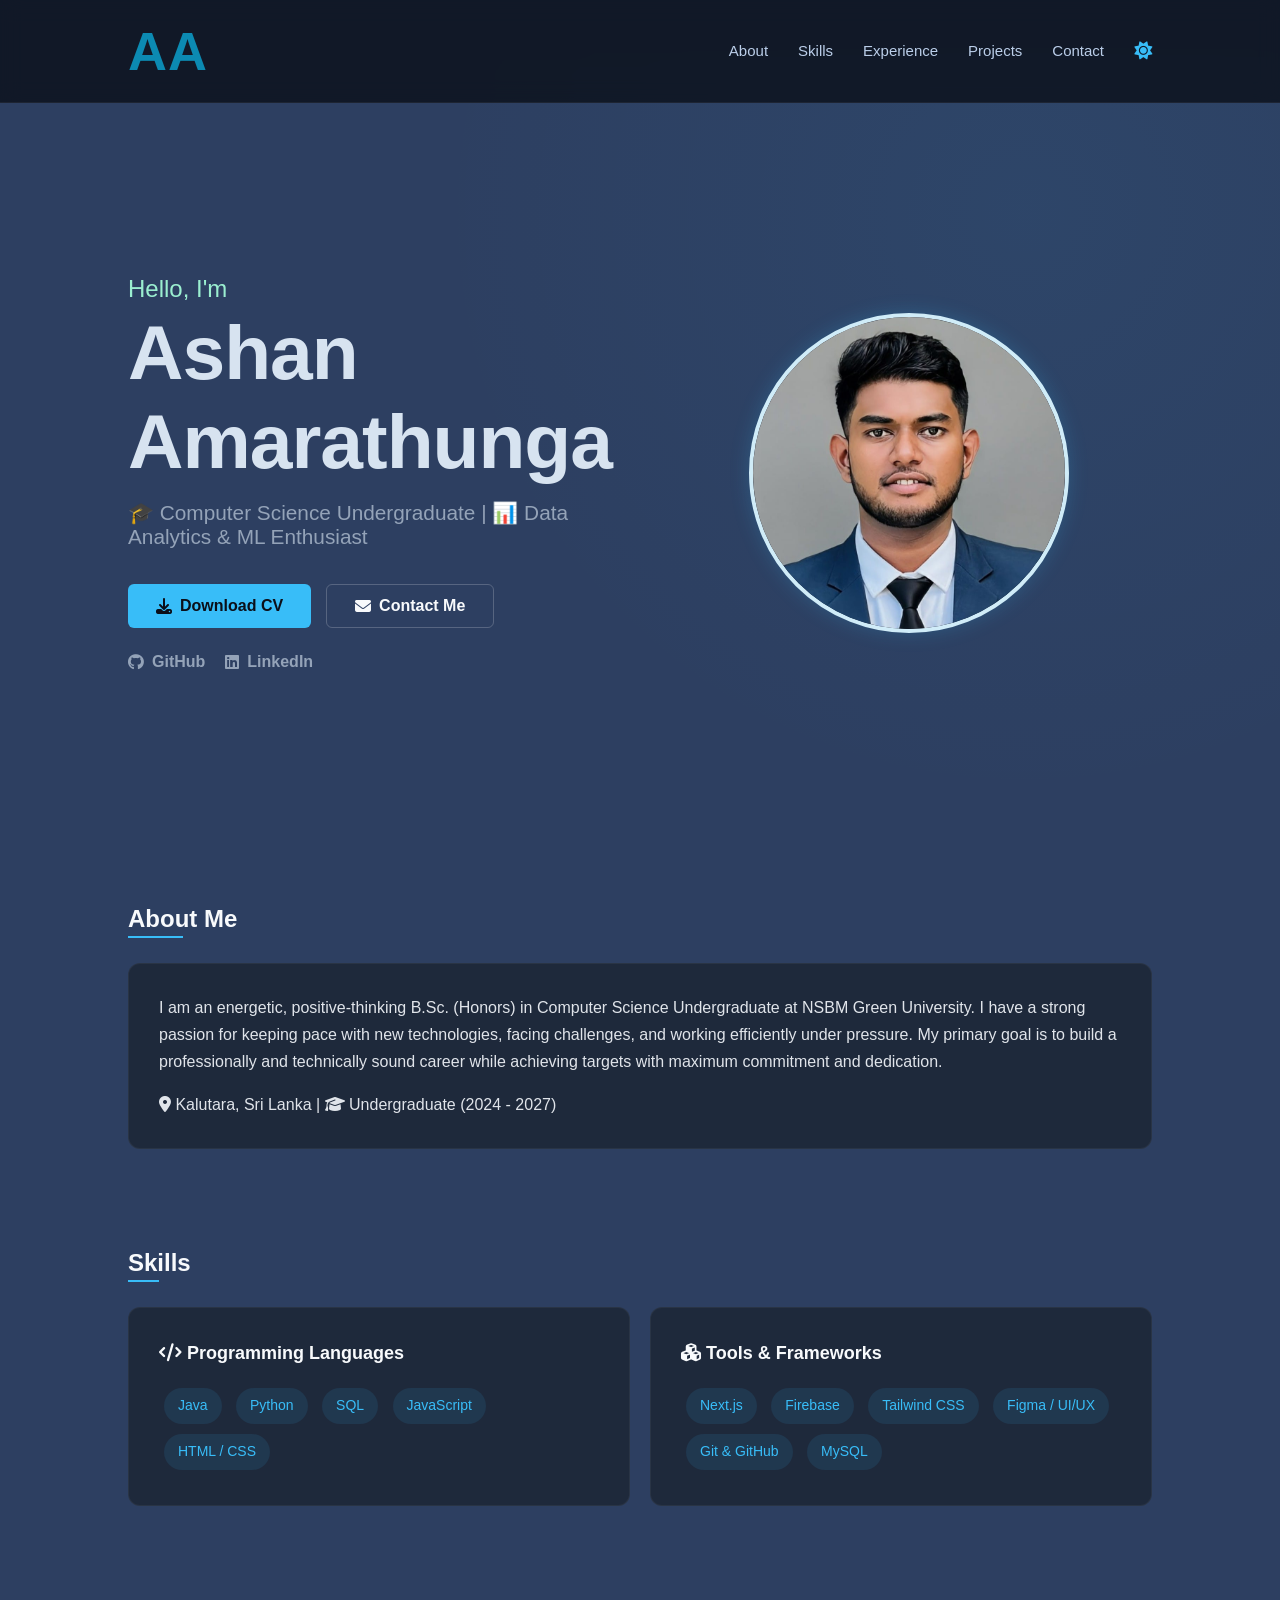
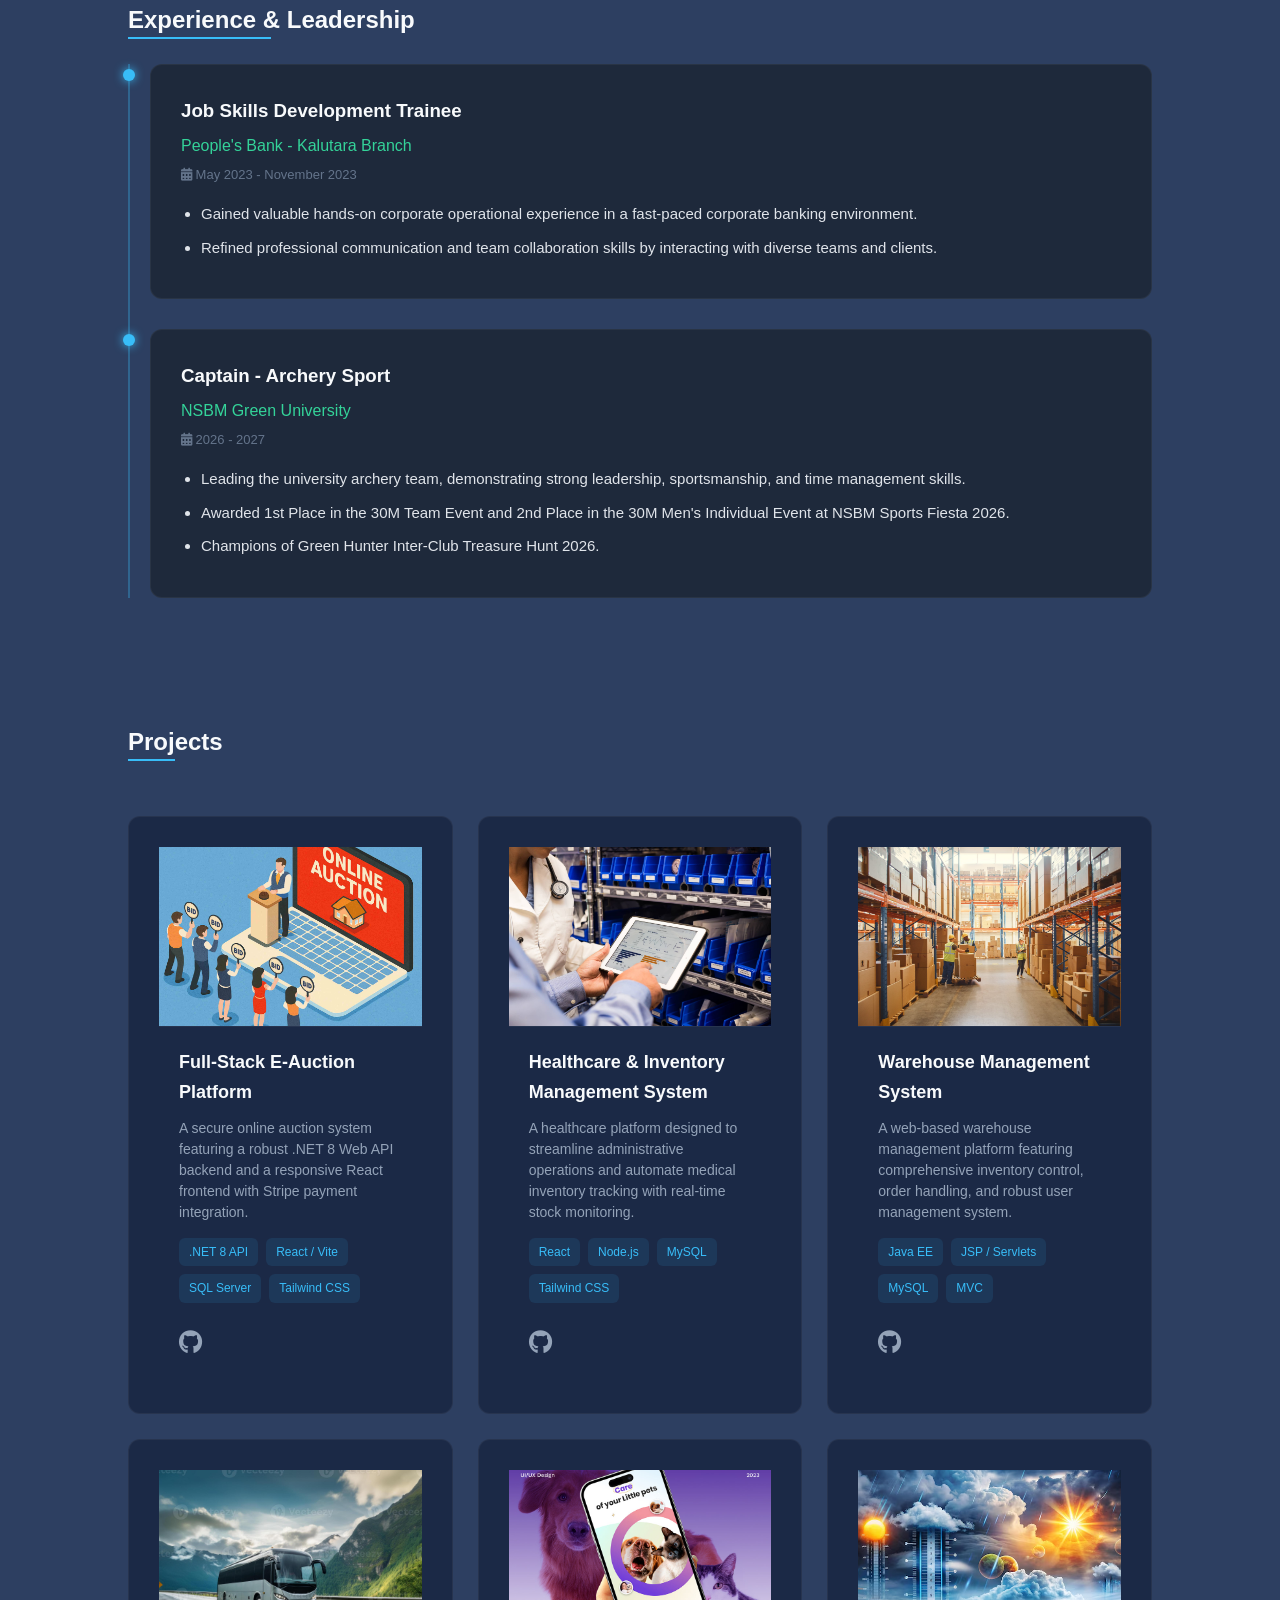
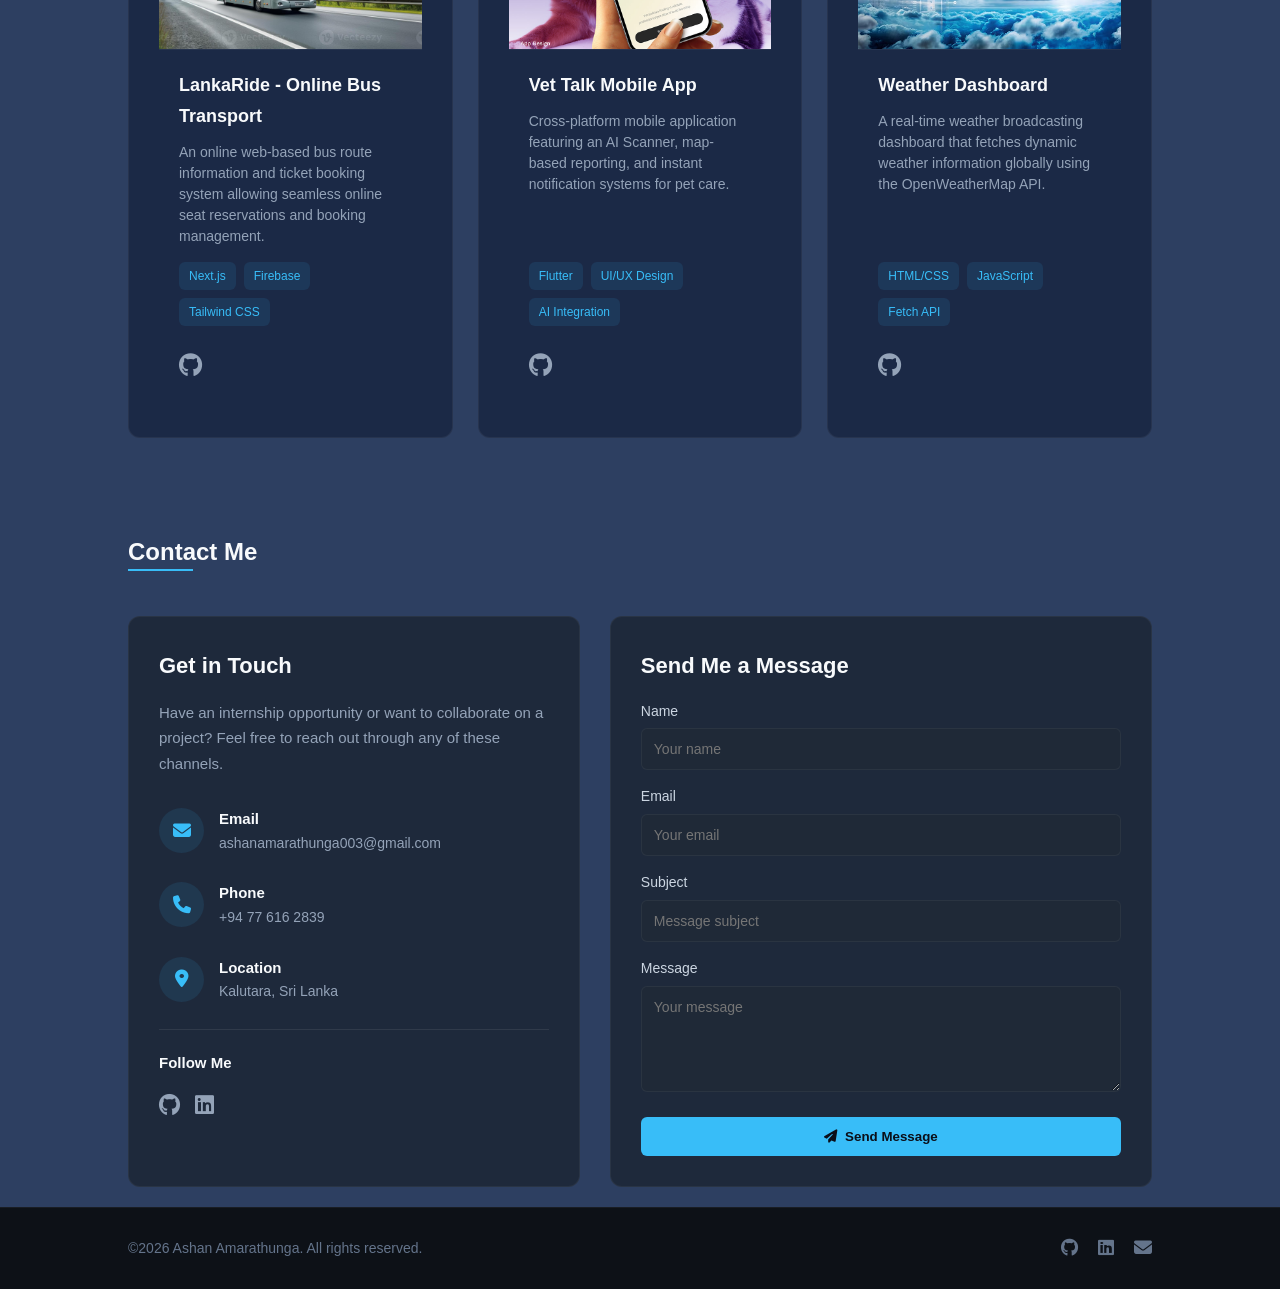
==== index.html @ 38b16b0f "Initial commit - Portfolio Completed" ====
<!DOCTYPE html>
<html lang="en">
<head>
    <meta charset="UTF-8">
    <meta name="viewport" content="width=device-width, initial-scale=1.0">
    <title>Ashan Amarathunga | Portfolio</title>
    <link rel="stylesheet" href="style.css">
    <!-- FontAwesome for Professional UI Icons -->
    <link rel="stylesheet" href="https://cdnjs.cloudflare.com/ajax/libs/font-awesome/6.4.0/css/all.min.css">
</head>
<body>

    <!-- Navigation Bar -->
    <nav class="navbar">
        <div class="logo">AA</div>
        <ul class="nav-links">
            <li><a href="#about">About</a></li>
            <li><a href="#skills">Skills</a></li>
            <li><a href="#experience">Experience</a></li>
            <li><a href="#projects">Projects</a></li>
            <li><a href="#contact">Contact</a></li>
            <!-- Theme Toggle Button (Sun/Moon Icon) -->
            <li><button id="theme-toggle" class="theme-btn"><i class="fa-solid fa-sun"></i></button></li>
        </ul>
    </nav>

    <!-- Hero Section -->
    <header class="hero">
        <div class="hero-container">
            <div class="hero-text">
                <h5>Hello, I'm</h5>
                <h1>Ashan Amarathunga</h1>
                <p class="subtitle">🎓 Computer Science Undergraduate | 📊 Data Analytics & ML Enthusiast</p>
                <div class="cta-group">
                    <!-- Direct Google Drive PDF Download Link -->
                    <a href="https://drive.google.com/uc?export=download&id=1DIs44NthyWC9dIKVcBrf1rajUnHEDs0p" class="btn btn-primary"><i class="fa-solid fa-download"></i> Download CV</a>
                    <!-- Scroll to Contact Form Link -->
                    <a href="#contact" class="btn btn-secondary"><i class="fa-solid fa-envelope"></i> Contact Me</a>
                </div>
                <div class="social-icons">
                    <a href="https://github.com/ANAmarathunga" target="_blank"><i class="fa-brands fa-github"></i> GitHub</a>
                    <!-- Replace 'YOUR_LINKEDIN_URL' with your actual LinkedIn profile link -->
                    <a href="https://www.linkedin.com/in/ashan-amarathunga-0b4b4036a/" target="_blank" class="linkedin-link"><i class="fa-brands fa-linkedin"></i> LinkedIn</a>
                </div>
            </div>
            
            <!-- Hero Profile Image Frame -->
            <div class="hero-image-area">
                <div class="profile-circle">
                    <img src="profile.jpg" alt="Ashan Amarathunga">
                </div>
            </div>
        </div>
    </header>

    <!-- About Me Section -->
    <section id="about" class="section">
        <h2 class="section-title">About Me</h2>
        <div class="card">
            <p>I am an energetic, positive-thinking B.Sc. (Honors) in Computer Science Undergraduate at NSBM Green University. I have a strong passion for keeping pace with new technologies, facing challenges, and working efficiently under pressure. My primary goal is to build a professionally and technically sound career while achieving targets with maximum commitment and dedication.</p>
            <p style="margin-top: 15px;"><i class="fa-solid fa-location-dot"></i> Kalutara, Sri Lanka | <i class="fa-solid fa-graduation-cap"></i> Undergraduate (2024 - 2027)</p>
        </div>
    </section>

    <!-- Skills Section -->
    <section id="skills" class="section">
        <h2 class="section-title">Skills</h2>
        <div class="skills-grid">
            <div class="card">
                <h3><i class="fa-solid fa-code"></i> Programming Languages</h3>
                <div class="skill-tag">Java</div>
                <div class="skill-tag">Python</div>
                <div class="skill-tag">SQL</div>
                <div class="skill-tag">JavaScript</div>
                <div class="skill-tag">HTML / CSS</div>
            </div>
            <div class="card">
                <h3><i class="fa-solid fa-cubes"></i> Tools & Frameworks</h3>
                <div class="skill-tag">Next.js</div>
                <div class="skill-tag">Firebase</div>
                <div class="skill-tag">Tailwind CSS</div>
                <div class="skill-tag">Figma / UI/UX</div>
                <div class="skill-tag">Git & GitHub</div>
                <div class="skill-tag">MySQL</div>
            </div>
        </div>
    </section>

    <!-- Work Experience & Leadership Section -->
    <section id="experience" class="section">
        <h2 class="section-title">Experience & Leadership</h2>
        <div class="timeline">
            
            <!-- People's Bank Training -->
            <div class="timeline-item">
                <div class="timeline-dot"></div>
                <div class="card timeline-card">
                    <h3>Job Skills Development Trainee</h3>
                    <h4>People's Bank - Kalutara Branch</h4>
                    <span class="timeline-date"><i class="fa-solid fa-calendar-days"></i> May 2023 - November 2023</span>
                    <ul>
                        <li>Gained valuable hands-on corporate operational experience in a fast-paced corporate banking environment.</li>
                        <li>Refined professional communication and team collaboration skills by interacting with diverse teams and clients.</li>
                    </ul>
                </div>
            </div>

            <!-- University Archery Captaincy -->
            <div class="timeline-item">
                <div class="timeline-dot"></div>
                <div class="card timeline-card">
                    <h3>Captain - Archery Sport</h3>
                    <h4>NSBM Green University</h4>
                    <span class="timeline-date"><i class="fa-solid fa-calendar-days"></i> 2026 - 2027</span>
                    <ul>
                        <li>Leading the university archery team, demonstrating strong leadership, sportsmanship, and time management skills.</li>
                        <li>Awarded 1st Place in the 30M Team Event and 2nd Place in the 30M Men's Individual Event at NSBM Sports Fiesta 2026.</li>
                        <li>Champions of Green Hunter Inter-Club Treasure Hunt 2026.</li>
                    </ul>
                </div>
            </div>

        </div>
    </section>

<!-- Projects Section -->
    <section id="projects" class="section">
        <h2 class="section-title">Projects</h2>
        <div class="projects-grid">
            
            <!-- 🚀 PROJECT 1: Full-Stack E-Auction Platform -->
            <div class="project-card card">
                <div class="project-image-container">
                    <img src="online-auction.jpg" alt="E-Auction Platform" class="project-img">
                </div>
                <div class="project-info">
                    <h3>Full-Stack E-Auction Platform</h3>
                    <p>A secure online auction system featuring a robust .NET 8 Web API backend and a responsive React frontend with Stripe payment integration.</p>
                    <div class="project-tags">
                        <span>.NET 8 API</span>
                        <span>React / Vite</span>
                        <span>SQL Server</span>
                        <span>Tailwind CSS</span>
                    </div>
                    <div class="project-footer-link">
                        <a href="https://github.com/ANAmarathunga/auction.git" target="_blank" class="github-icon-link" title="View Code">
                            <i class="fa-brands fa-github"></i>
                        </a>
                    </div>
                </div>
            </div>

            <!-- 🚀 PROJECT 2: Healthcare & Inventory Management System -->
            <div class="project-card card">
                <div class="project-image-container">
                    <img src="Healthcare & Inventry MS.jpg" alt="Healthcare System" class="project-img">
                </div>
                <div class="project-info">
                    <h3>Healthcare & Inventory Management System</h3>
                    <p>A healthcare platform designed to streamline administrative operations and automate medical inventory tracking with real-time stock monitoring.</p>
                    <div class="project-tags">
                        <span>React</span>
                        <span>Node.js</span>
                        <span>MySQL</span>
                        <span>Tailwind CSS</span>
                    </div>
                    <div class="project-footer-link">
                        <a href="https://github.com/ANAmarathunga/Healthcare-Inventory-Management-System.git" target="_blank" class="github-icon-link" title="View Code">
                            <i class="fa-brands fa-github"></i>
                        </a>
                    </div>
                </div>
            </div>

            <!-- 🚀 PROJECT 3: Warehouse Management System -->
            <div class="project-card card">
                <div class="project-image-container">
                    <img src="Wearhouse MS.jpg" alt="Warehouse System" class="project-img">
                </div>
                <div class="project-info">
                    <h3>Warehouse Management System</h3>
                    <p>A web-based warehouse management platform featuring comprehensive inventory control, order handling, and robust user management system.</p>
                    <div class="project-tags">
                        <span>Java EE</span>
                        <span>JSP / Servlets</span>
                        <span>MySQL</span>
                        <span>MVC</span>
                    </div>
                    <div class="project-footer-link">
                        <a href="https://github.com/ANAmarathunga/Warehouse-Management-Systems.git" target="_blank" class="github-icon-link" title="View Code">
                            <i class="fa-brands fa-github"></i>
                        </a>
                    </div>
                </div>
            </div>

            <!-- 🚀 PROJECT 4: LankaRide - Online Bus Transport -->
            <div class="project-card card">
                <div class="project-image-container">
                    <img src="Online Bus Transport.jpg" alt="LankaRide Bus System" class="project-img">
                </div>
                <div class="project-info">
                    <h3>LankaRide - Online Bus Transport</h3>
                    <p>An online web-based bus route information and ticket booking system allowing seamless online seat reservations and booking management.</p>
                    <div class="project-tags">
                        <span>Next.js</span>
                        <span>Firebase</span>
                        <span>Tailwind CSS</span>
                    </div>
                    <div class="project-footer-link">
                        <a href="https://github.com/JayWanasinghe11/bus-system-main.git" target="_blank" class="github-icon-link" title="View Code">
                            <i class="fa-brands fa-github"></i>
                        </a>
                    </div>
                </div>
            </div>

            <!-- 🚀 PROJECT 5: Vet Talk Mobile App -->
            <div class="project-card card">
                <div class="project-image-container">
                    <img src="Vet Talk Mobile App.jpg" alt="Vet Talk Mobile App" class="project-img">
                </div>
                <div class="project-info">
                    <h3>Vet Talk Mobile App</h3>
                    <p>Cross-platform mobile application featuring an AI Scanner, map-based reporting, and instant notification systems for pet care.</p>
                    <div class="project-tags">
                        <span>Flutter</span>
                        <span>UI/UX Design</span>
                        <span>AI Integration</span>
                    </div>
                    <div class="project-footer-link">
                        <a href="https://github.com/RandenigamaDMAK/vet-Talk.git" target="_blank" class="github-icon-link" title="View Code">
                            <i class="fa-brands fa-github"></i>
                        </a>
                    </div>
                </div>
            </div>

            <!-- 🚀 PROJECT 6: Weather Dashboard -->
            <div class="project-card card">
                <div class="project-image-container">
                    <img src="Weather Dashboard.jpg" alt="Weather Dashboard" class="project-img">
                </div>
                <div class="project-info">
                    <h3>Weather Dashboard</h3>
                    <p>A real-time weather broadcasting dashboard that fetches dynamic weather information globally using the OpenWeatherMap API.</p>
                    <div class="project-tags">
                        <span>HTML/CSS</span>
                        <span>JavaScript</span>
                        <span>Fetch API</span>
                    </div>
                    <div class="project-footer-link">
                        <a href="https://github.com/ANAmarathunga/Weather-Dashboard.git" target="_blank" class="github-icon-link" title="View Code">
                            <i class="fa-brands fa-github"></i>
                        </a>
                    </div>
                </div>
            </div>

        </div>
    </section>

<!-- Contact Section -->
    <section id="contact" class="section">
        <h2 class="section-title">Contact Me</h2>
        <div class="contact-container">
            
            <!-- Left Side: Get in Touch -->
            <div class="contact-info-card card">
                <h3>Get in Touch</h3>
                <p class="contact-desc">Have an internship opportunity or want to collaborate on a project? Feel free to reach out through any of these channels.</p>
                
                <div class="contact-details">
                    <div class="contact-item">
                        <div class="icon-box"><i class="fa-solid fa-envelope"></i></div>
                        <div>
                            <h4>Email</h4>
                            <p>ashanamarathunga003@gmail.com</p>
                        </div>
                    </div>
                    <div class="contact-item">
                        <div class="icon-box"><i class="fa-solid fa-phone"></i></div>
                        <div>
                            <h4>Phone</h4>
                            <p>+94 77 616 2839</p>
                        </div>
                    </div>
                    <div class="contact-item">
                        <div class="icon-box"><i class="fa-solid fa-location-dot"></i></div>
                        <div>
                            <h4>Location</h4>
                            <p>Kalutara, Sri Lanka</p>
                        </div>
                    </div>
                </div>
                <hr class="contact-divider">
                <div class="contact-follow">
                    <h4>Follow Me</h4>
                    <div class="follow-icons">
                        <a href="https://github.com/ANAmarathunga" target="_blank"><i class="fa-brands fa-github"></i></a>
                        <a href="https://www.linkedin.com/in/ashan-amarathunga-0b4b4036a/" target="_blank"><i class="fa-brands fa-linkedin"></i></a>
                    </div>
                </div>
            </div>

            <!-- Right Side: Send Message Form -->
            <div class="contact-form-card card">
                <h3>Send Me a Message</h3>
                <form action="https://formspree.io/f/mlgybdao" method="POST" class="contact-form">
                    <div class="form-group">
                        <label>Name</label>
                        <input type="text" name="name" placeholder="Your name" required>
                    </div>
                    <div class="form-group">
                        <label>Email</label>
                        <input type="email" name="_replyto" placeholder="Your email" required>
                    </div>
                    <div class="form-group">
                        <label>Subject</label>
                        <input type="text" name="subject" placeholder="Message subject" required>
                    </div>
                    <div class="form-group">
                        <label>Message</label>
                        <textarea rows="5" name="message" placeholder="Your message" required></textarea>
                    </div>
                    <button type="submit" class="btn btn-primary form-submit-btn"><i class="fa-solid fa-paper-plane"></i> Send Message</button>
                </form>
            </div>

        </div>
    </section>

    <!-- Footer Section -->
    <footer>
        <div class="footer-container">
            <!-- Left Side: Copyright Text -->
            <p class="copyright-text">©2026 Ashan Amarathunga. All rights reserved.</p>
            
            <!-- Right Side: Quick Action Icons -->
            <div class="footer-icons">
                <a href="https://github.com/ANAmarathunga" target="_blank" title="GitHub"><i class="fa-brands fa-github"></i></a>
                <!-- Replace YOUR_LINKEDIN_URL with your actual LinkedIn link -->
                <a href="https://www.linkedin.com/in/ashan-amarathunga-0b4b4036a/" target="_blank" title="LinkedIn"><i class="fa-brands fa-linkedin"></i></a>
                <a href="#contact" title="Email"><i class="fa-solid fa-envelope"></i></a>
            </div>
        </div>
    </footer>

    <!-- Dark/Light Theme Switching JavaScript Logic -->
    <script>
        const themeToggle = document.getElementById('theme-toggle');
        const icon = themeToggle.querySelector('i');

        themeToggle.addEventListener('click', () => {
            document.body.classList.toggle('light-mode');
            
            if (document.body.classList.contains('light-mode')) {
                icon.className = 'fa-solid fa-moon';
            } else {
                icon.className = 'fa-solid fa-sun';
            }
        });
    </script>

</body>
</html>
---- style.css ----
* {
    margin: 0;
    padding: 0;
    box-sizing: border-box;
    font-family: 'Segoe UI', Tahoma, Geneva, Verdana, sans-serif;
    scroll-behavior: smooth;
}

body {
    background-color: #2d3f61;
    color: #e0e4ea;
    overflow-x: hidden;
}

.navbar {
    display: flex;
    justify-content: space-between;
    align-items: center;
    padding: 20px 10%;
    background-color: rgba(11, 15, 25, 0.8);
    backdrop-filter: blur(10px);
    position: fixed;
    width: 100%;
    top: 0;
    z-index: 1000;
    border-bottom: 1px solid rgba(255, 255, 255, 0.05);
}

.logo {
    font-size: 54px;
    font-weight: bold;
    color: #0c8fb7f6;
    letter-spacing: 1px;
}

.nav-links {
    display: flex;
    list-style: none;
    gap: 30px;
}

.nav-links a {
    color: #bbcee9;
    text-decoration: none;
    font-size: 15px;
    transition: color 0.3s;
}

.nav-links a:hover {
    color: #45bbee;
}

.hero {
    min-height: 85vh;
    display: flex;
    align-items: center;
    padding: 80px 10% 20px;
    background: radial-gradient(circle at 80% 20%, rgba(56, 189, 248, 0.05), transparent 50%);
    margin-top: 60px;
}

.hero-container {
    display: flex;
    justify-content: space-between;
    align-items: center;
    width: 100%;
    max-width: 1200px;
    margin: 0 auto;
    gap: 50px;
}

.hero-text {
    flex: 1;
}

.hero h1 {
    font-size: 4.8rem;
    color: #d7e3f0;
    margin: 5px 0 15px 0;
    font-weight: 800;
    letter-spacing: -1px;
}

.hero h5 {
    color: #9befd0;
    font-size: 24px;
    font-weight: 500;
}

.subtitle {
    font-size: 1.3rem;
    color: #94a3b8;
    max-width: 700px;
    margin-bottom: 35px;
    font-weight: 500;
}

.hero-image-area {
    flex: 1;
    display: flex;
    justify-content: center;
    align-items: center;
}

.profile-circle {
    position: relative;
    width: 320px;
    height: 320px;
    border-radius: 50%;
    border: 4px solid #d0ecf8;
    box-shadow: 0 0 20px rgba(56, 189, 248, 0.2);
    overflow: hidden;
    background-color: #111827;
}

.profile-circle img {
    width: 100%;
    height: 100%;
    object-fit: cover;
}

.cta-group {
    display: flex;
    gap: 15px;
}

.btn {
    padding: 12px 28px;
    text-decoration: none;
    font-weight: 600;
    border-radius: 6px;
    transition: all 0.3s;
    display: inline-flex;
    align-items: center;
    gap: 8px;
}

.btn-primary {
    background-color: #38bdf8;
    color: #0b0f19;
}

.btn-primary:hover {
    background-color: #0ea5e9;
    transform: translateY(-2px);
}

.btn-secondary {
    border: 1px solid rgba(255, 255, 255, 0.2);
    color: #f8fafc;
}

.btn-secondary:hover {
    background-color: rgba(255, 255, 255, 0.05);
    border-color: #38bdf8;
}

.social-icons {
    margin-top: 25px;
    display: flex;
    gap: 20px; /* Adds a nice space between GitHub and LinkedIn */
}

.social-icons a {
    color: #94a3b8;
    text-decoration: none;
    font-size: 16px;
    font-weight: 600;
    display: inline-flex;
    align-items: center;
    gap: 8px;
    transition: color 0.3s;
}

.social-icons a:hover {
    color: #38bdf8;
}

.section {
    padding: 80px 10% 20px;
}

.section-title {
    font-size: 24px;
    color: #f8fafc;
    margin-bottom: 30px;
    position: relative;
    display: inline-block;
}

.section-title::after {
    content: '';
    position: absolute;
    width: 50%;
    height: 2px;
    background-color: #38bdf8;
    bottom: -5px;
    left: 0;
}

.card {
    background-color: #1e293b;
    border: 1px solid rgba(255, 255, 255, 0.05);
    padding: 30px;
    border-radius: 12px;
    line-height: 1.7;
}

.skills-grid {
    display: grid;
    grid-template-columns: repeat(auto-fit, minmax(300px, 1fr));
    gap: 20px;
}

.skills-grid h3 {
    color: #f8fafc;
    margin-bottom: 15px;
    font-size: 18px;
}

.skill-tag {
    display: inline-block;
    background-color: rgba(56, 189, 248, 0.1);
    color: #38bdf8;
    padding: 6px 14px;
    border-radius: 20px;
    margin: 5px;
    font-size: 14px;
    font-weight: 500;
}

.timeline {
    position: relative;
    border-left: 2px solid rgba(56, 189, 248, 0.3);
    padding-left: 20px;
}

.timeline-item {
    position: relative;
    margin-bottom: 30px;
}

.timeline-dot {
    position: absolute;
    width: 12px;
    height: 12px;
    background-color: #38bdf8;
    border-radius: 50%;
    left: -27px;
    top: 5px;
    box-shadow: 0 0 10px #38bdf8;
}

.timeline-card h3 {
    color: #f8fafc;
}

.timeline-card h4 {
    color: #34d399;
    font-weight: 500;
    margin: 5px 0;
}

.timeline-date {
    font-size: 13px;
    color: #64748b;
    display: block;
    margin-bottom: 15px;
}

.timeline-card ul {
    padding-left: 20px;
}

.timeline-card li {
    margin-bottom: 8px;
    font-size: 15px;
}

/* Projects Section Grid Layout */
.projects-grid {
    display: grid;
    grid-template-columns: repeat(3, 1fr); /* Force 3 columns in a row */
    gap: 25px;
    margin-top: 30px;
    width: 100%;
}

.project-card {
    background-color: #1b2946; /* Dark background for card */
    border: 1px solid rgba(255, 255, 255, 0.05);
    border-radius: 12px;
    display: flex;
    flex-direction: column;
    overflow: hidden;
    height: 100%;
    transition: transform 0.3s ease, border-color 0.3s ease;
}

.project-card:hover {
    transform: translateY(-5px);
    border-color: rgba(56, 189, 248, 0.4); /* Sky blue border on hover */
}

/* Image styling inside card */
.project-image-container {
    width: 100%;
    height: 180px;
    overflow: hidden;
    border-bottom: 1px solid rgba(255, 255, 255, 0.05);
}

.project-img {
    width: 100%;
    height: 100%;
    object-fit: cover;
}

/* Info styling inside card */
.project-info {
    padding: 20px;
    display: flex;
    flex-direction: column;
    flex-grow: 1;
}

.project-info h3 {
    font-size: 18px;
    color: #f8fafc;
    margin-bottom: 10px;
}

.project-info p {
    font-size: 14px;
    color: #94a3b8;
    line-height: 1.5;
    margin-bottom: 15px;
    flex-grow: 1;
}

/* Tags (Languages/Tech) */
.project-tags {
    display: flex;
    flex-wrap: wrap;
    gap: 8px;
    margin-bottom: 20px;
}

.project-tags span {
    background-color: rgba(56, 189, 248, 0.1);
    color: #38bdf8;
    padding: 4px 10px;
    border-radius: 6px;
    font-size: 12px;
    font-weight: 500;
}

/* Footer Link with GitHub Icon */
.project-footer-link {
    margin-top: auto;
}

.github-icon-link {
    color: #94a3b8;
    font-size: 24px;
    text-decoration: none;
    transition: color 0.3s;
    display: inline-block;
}

.github-icon-link:hover {
    color: #38bdf8;
}

/* Responsive for Mobile Devices */
@media (max-width: 1024px) {
    .projects-grid {
        grid-template-columns: repeat(2, 1fr); /* 2 columns on tablets */
    }
}

@media (max-width: 768px) {
    .projects-grid {
        grid-template-columns: 1fr; /* 1 column on mobile phones */
    }
}

/* Professional Footer Styling */
footer {
    padding: 30px 10%;
    background-color: #0d1117; /* Keeps your current dark background color */
    border-top: 1px solid rgba(255, 255, 255, 0.05);
}

.footer-container {
    display: flex;
    justify-content: space-between;
    align-items: center;
    width: 100%;
    max-width: 1200px;
    margin: 0 auto;
}

.copyright-text {
    color: #64748b;
    font-size: 14px;
}

.footer-icons {
    display: flex;
    gap: 20px;
}

.footer-icons a {
    color: #64748b;
    font-size: 18px;
    text-decoration: none;
    transition: color 0.3s, transform 0.3s;
}

.footer-icons a:hover {
    color: #38bdf8; /* Turns bright blue on hover */
    transform: translateY(-2px);
}

/* Responsive Styles for Mobile Devices */
@media (max-width: 768px) {
    .footer-container {
        flex-direction: column;
        gap: 15px;
        text-align: center;
    }
}

@media (max-width: 768px) {
    .hero-container {
        flex-direction: column-reverse;
        text-align: center;
        gap: 30px;
    }
    .hero h1 {
        font-size: 2.5rem;
    }
    .cta-group {
        justify-content: center;
    }
    .profile-circle {
        width: 260px;
        height: 260px;
    }
}
/* Theme Toggle Button Styling */
.theme-btn {
    background: none;
    border: none;
    color: #38bdf8;
    font-size: 18px;
    cursor: pointer;
    transition: transform 0.3s ease;
    display: flex;
    align-items: center;
}

.theme-btn:hover {
    transform: scale(1.2);
}
/* Contact Section Styling */
.contact-container {
    display: grid;
    grid-template-columns: 1fr 1.2fr;
    gap: 30px;
    margin-top: 20px;
}

.contact-info-card h3, .contact-form-card h3 {
    color: #f8fafc;
    margin-bottom: 15px;
    font-size: 22px;
}

.contact-desc {
    color: #94a3b8;
    font-size: 15px;
    margin-bottom: 30px;
}

.contact-details {
    display: flex;
    flex-direction: column;
    gap: 25px;
}

.contact-item {
    display: flex;
    align-items: center;
    gap: 15px;
}

.icon-box {
    width: 45px;
    height: 45px;
    background-color: rgba(56, 189, 248, 0.1);
    color: #38bdf8;
    border-radius: 50%;
    display: flex;
    justify-content: center;
    align-items: center;
    font-size: 18px;
}

.contact-item h4 {
    color: #f8fafc;
    font-size: 15px;
    font-weight: 600;
}

.contact-item p {
    color: #94a3b8;
    font-size: 14px;
}

/* Form Fields */
.contact-form {
    display: flex;
    flex-direction: column;
    gap: 15px;
}

.form-group {
    display: flex;
    flex-direction: column;
    gap: 5px;
}

.form-group label {
    color: #cbd5e1;
    font-size: 14px;
    font-weight: 500;
}

.form-group input, .form-group textarea {
    background-color: #1f2937;
    border: 1px solid rgba(255, 255, 255, 0.05);
    padding: 12px;
    border-radius: 6px;
    color: #f8fafc;
    font-size: 14px;
    outline: none;
    transition: border-color 0.3s;
}

.form-group input:focus, .form-group textarea:focus {
    border-color: #38bdf8;
}

.form-submit-btn {
    justify-content: center;
    width: 100%;
    margin-top: 10px;
    cursor: pointer;
    border: none;
}

@media (max-width: 768px) {
    .contact-container {
        grid-template-columns: 1fr;
    }
}
/* Contact Follow Me Styles */
.contact-divider {
    border: none;
    border-top: 1px solid rgba(255, 255, 255, 0.08);
    margin: 25px 0 20px 0;
}

.contact-follow h4 {
    color: #f8fafc;
    font-size: 15px;
    font-weight: 600;
    margin-bottom: 12px;
}

.follow-icons {
    display: flex;
    gap: 15px;
}

.follow-icons a {
    color: #94a3b8;
    font-size: 22px; /* Makes the icons beautifully sized */
    text-decoration: none;
    transition: color 0.3s, transform 0.3s;
}

.follow-icons a:hover {
    color: #38bdf8;
    transform: translateY(-3px); /* Subtle lift up effect on hover */
}


/* ==========================================
   LIGHT MODE STYLES
   ========================================== */
body.light-mode {
    background-color: #d8dee5;
    color: #05080e;
}

body.light-mode .navbar {
    background-color: rgba(141, 194, 248, 0.8);
    border-bottom: 1px solid rgba(0, 0, 0, 0.05);
}

body.light-mode .nav-links a {
    color: #282c33;
}

body.light-mode .nav-links a:hover {
    color: #014e75;
}

body.light-mode .hero {
    background: radial-gradient(circle at 80% 20%, rgba(2, 132, 199, 0.05), transparent 50%);
}

body.light-mode .hero h1 {
    color: #0f172a;
}

body.light-mode .subtitle {
    color: #475569;
}

body.light-mode .card, 
body.light-mode .project-card {
    background-color: #ffffff;
    border: 1px solid rgba(0, 0, 0, 0.06);
    box-shadow: 0 4px 6px -1px rgba(0, 0, 0, 0.05);
}

body.light-mode .section-title {
    color: #0f172a;
}

body.light-mode .timeline-card h3 {
    color: #0f172a;
}

body.light-mode .project-info h3 {
    color: #0f172a;
}

body.light-mode .project-tags span {
    background-color: #e2e8f0;
    color: #334155;
}

body.light-mode footer {
    background-color: #f1f5f9;
    border-top: 1px solid rgba(0, 0, 0, 0.05);
}

body.light-mode .copyright-text,
body.light-mode .footer-icons a {
    color: #94a3b8;
}

body.light-mode .footer-icons a:hover {
    color: #0284c7;
}
/* Fixes for Light Mode Contrast Issues */
body.light-mode .hero h5 {
    color: #059669; /* Darker green for "Hello, I'm" */
}

body.light-mode .btn-secondary {
    border: 1px solid #cbd5e1;
    color: #334155; /* Dark grey text for "Contact Me" */
    background-color: #ffffff;
}

body.light-mode .btn-secondary:hover {
    background-color: #f8fafc;
    border-color: #94a3b8;
}

body.light-mode .btn-secondary i {
    color: #334155; /* Makes the mail icon inside Contact Me dark */
}

body.light-mode .social-icons a {
    color: #475569; /* Darker color for GitHub link text */
}

body.light-mode .social-icons a:hover {
    color: #0284c7; /* Turns blue on hover */
}
body.light-mode .theme-btn {
    color: #1e293b; /* Makes the moon icon dark slate/black in light mode */
}
body.light-mode .profile-circle {
    border: 4px solid #053176; /* Changes profile border to dark slate/black in light mode */
    box-shadow: 0 10px 25px rgba(119, 71, 71, 0.1); /* Adds a smooth dark shadow */
}
/* Light Mode Fixes for Contact Section */
body.light-mode .contact-info-card h3, 
body.light-mode .contact-form-card h3,
body.light-mode .contact-item h4 {
    color: #0f172a;
}

body.light-mode .contact-desc,
body.light-mode .contact-item p,
body.light-mode .form-group label {
    color: #475569;
}

body.light-mode .form-group input, 
body.light-mode .form-group textarea {
    background-color: #ffffff;
    border: 1px solid #cbd5e1;
    color: #0f172a;
}

body.light-mode .form-group input:focus, 
body.light-mode .form-group textarea:focus {
    border-color: #0284c7;
}

body.light-mode .icon-box {
    background-color: rgba(2, 132, 199, 0.1);
    color: #0284c7;
}
body.light-mode .social-icons a {
    color: #475569;
}

body.light-mode .social-icons a:hover {
    color: #0284c7;
}
body.light-mode .contact-divider {
    border-top: 1px solid rgba(0, 0, 0, 0.08);
}

body.light-mode .contact-follow h4 {
    color: #0f172a;
}

body.light-mode .follow-icons a {
    color: #64748b;
}

body.light-mode .follow-icons a:hover {
    color: #0284c7;
}
body.light-mode .skills-grid h3 {
    color: #0f172a; /* Turns the heading to a beautiful dark color in light mode */
}

body.light-mode .skills-grid h3 i {
    color: #0284c7; /* Turns the code icons to a professional blue color */
}
/* --- LIGHT MODE COMPATIBILITY --- */
body.light-mode .project-card {
    background-color: #ffffff;
    border: 1px solid rgba(0, 0, 0, 0.08);
    box-shadow: 0 4px 6px -1px rgba(0, 0, 0, 0.05);
}
body.light-mode .project-image-container {
    border-bottom: 1px solid rgba(0, 0, 0, 0.08);
}
body.light-mode .project-info h3 {
    color: #0f172a;
}
body.light-mode .project-info p {
    color: #64748b;
}
body.light-mode .github-icon-link {
    color: #64748b;
}
body.light-mode .github-icon-link:hover {
    color: #0284c7;
}
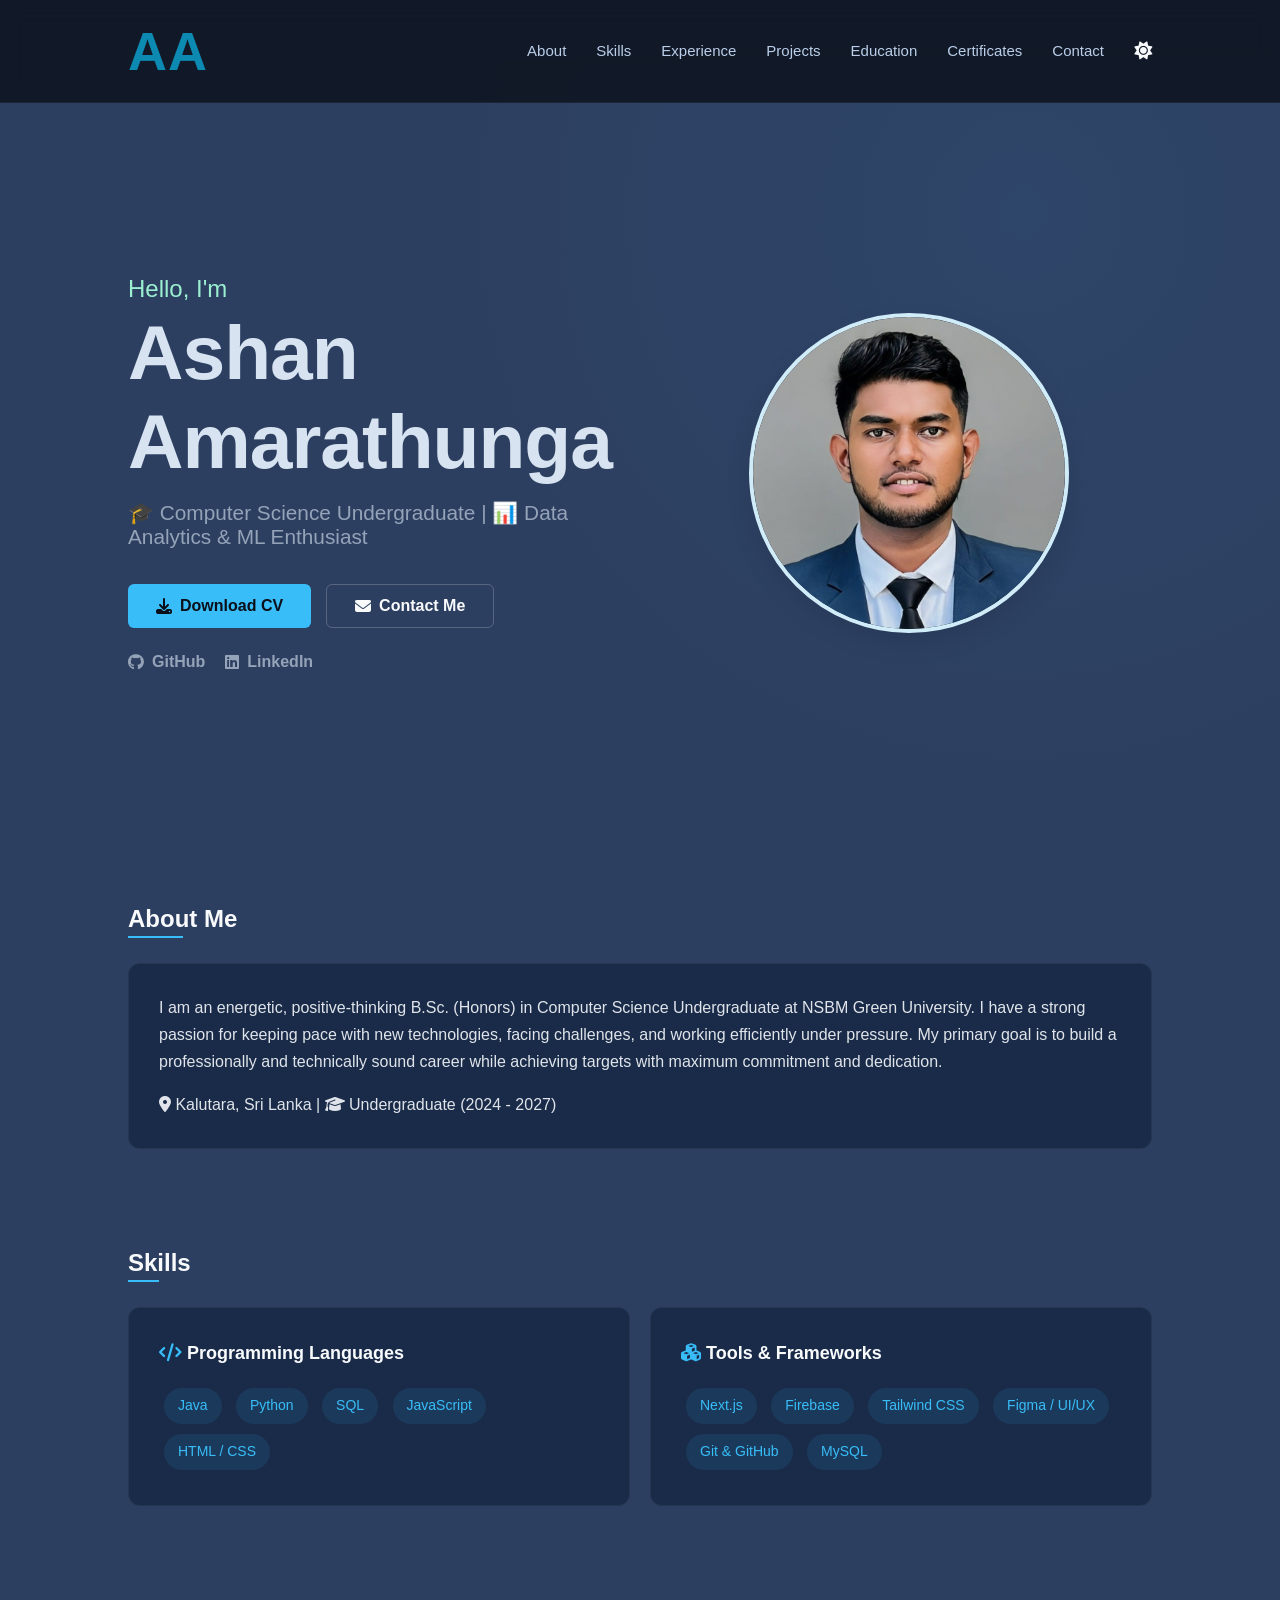
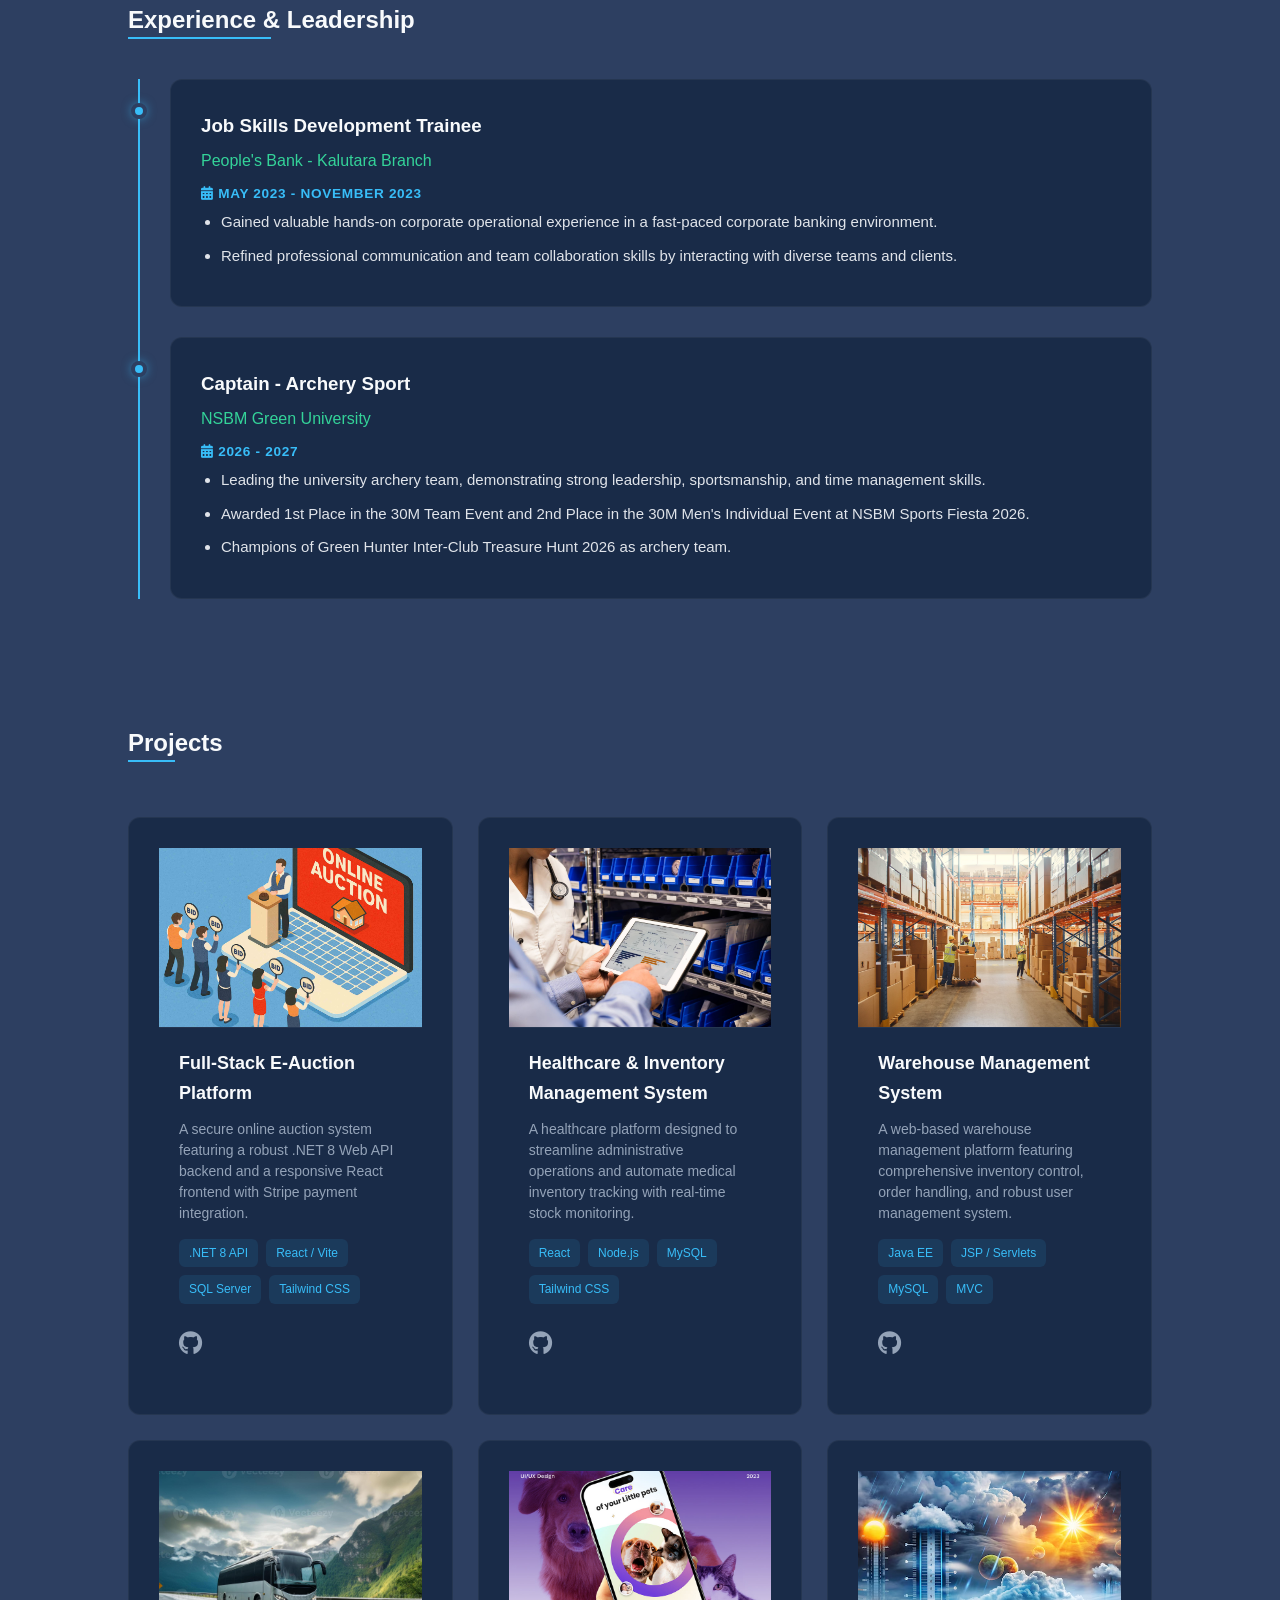
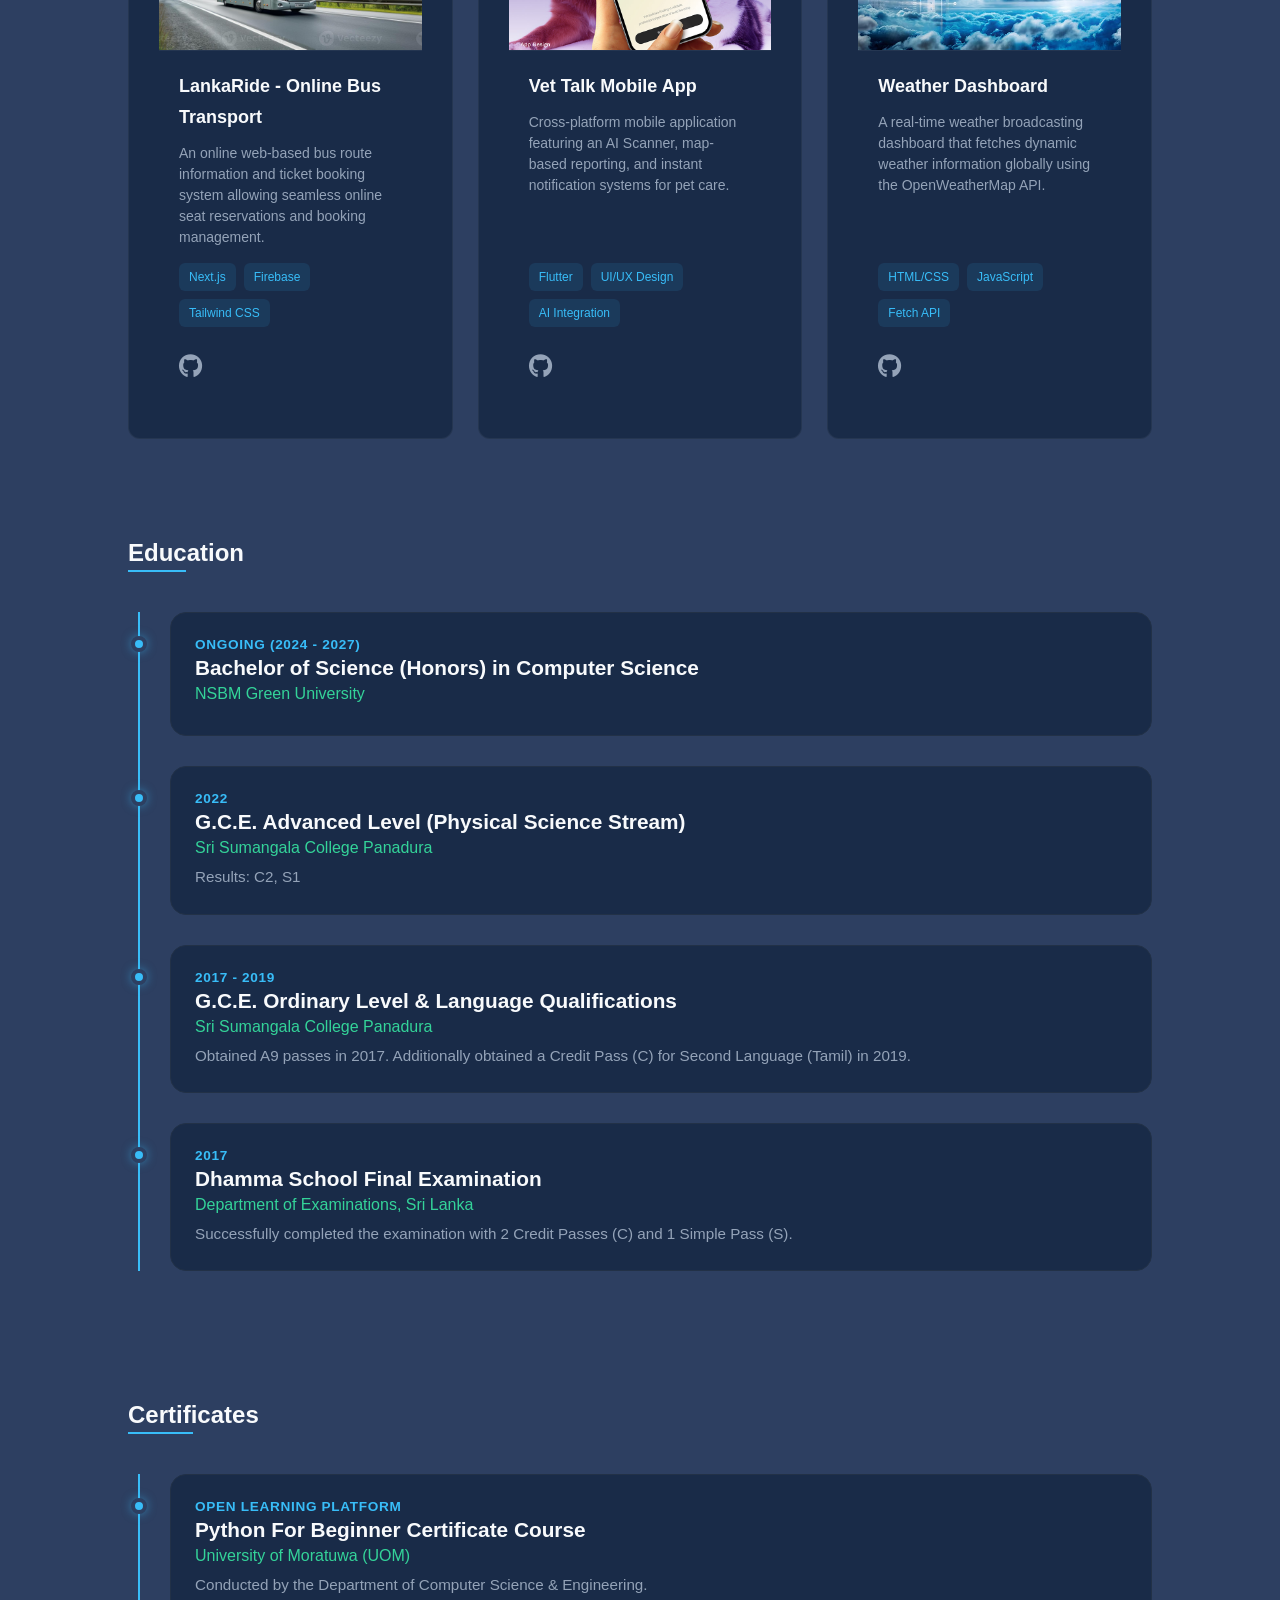
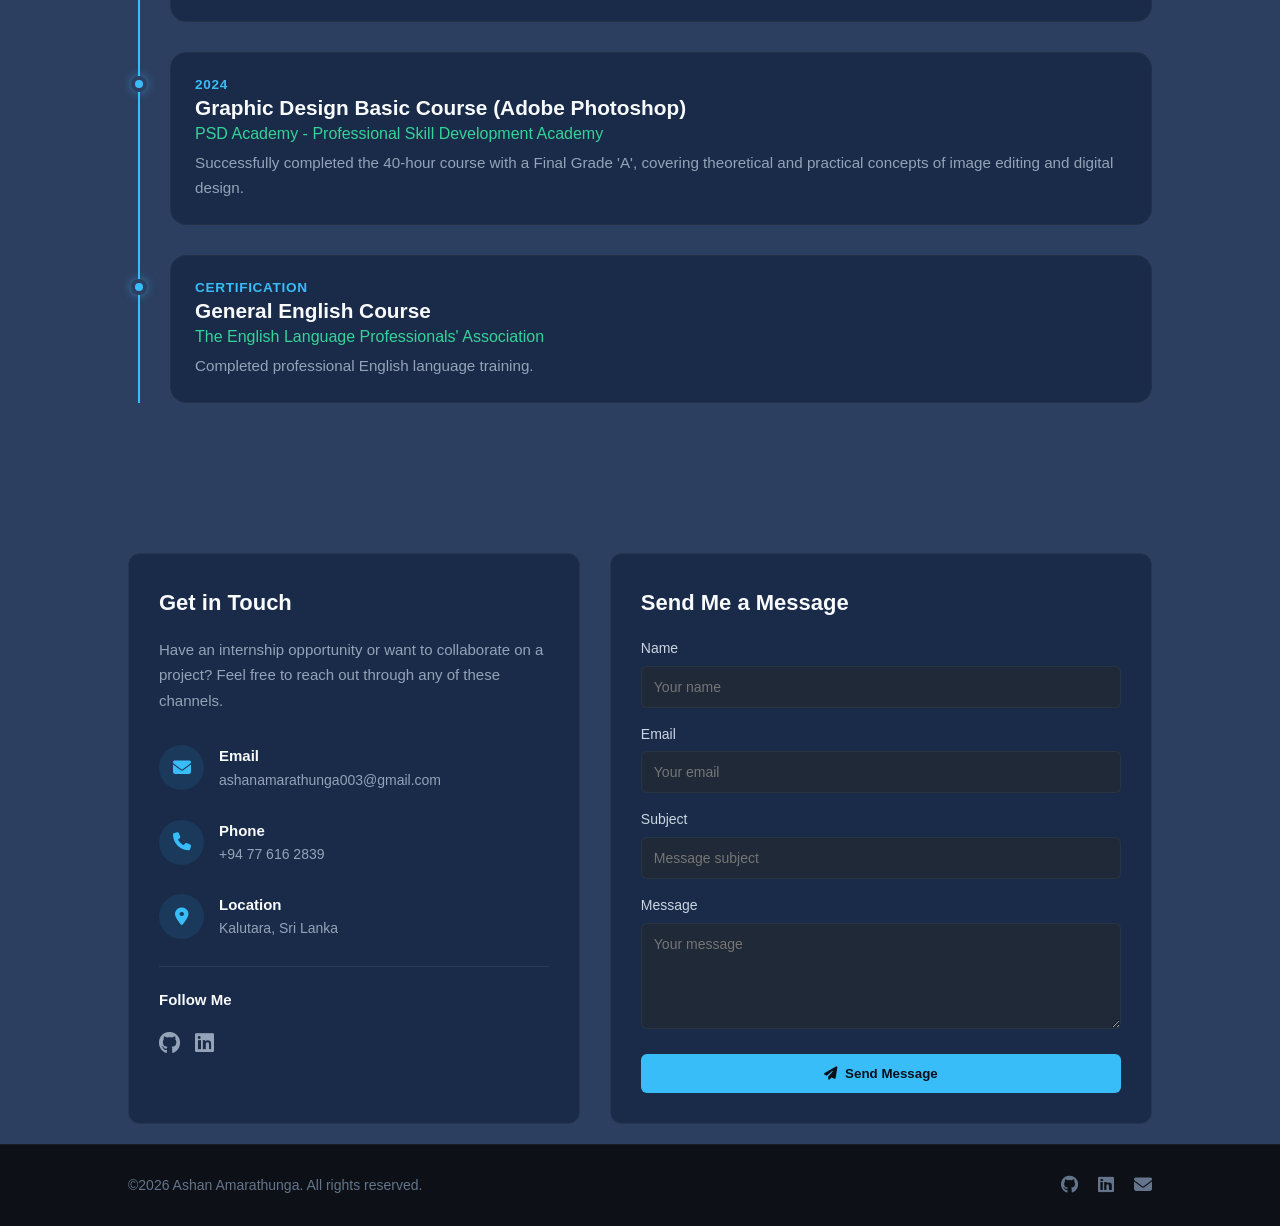
==== commit 5cf64b88: "Refactor and clean portfolio layout alignment and styling" ====
--- a/index.html
+++ b/index.html
@@ -5,7 +5,6 @@
     <meta name="viewport" content="width=device-width, initial-scale=1.0">
     <title>Ashan Amarathunga | Portfolio</title>
     <link rel="stylesheet" href="style.css">
-    <!-- FontAwesome for Professional UI Icons -->
     <link rel="stylesheet" href="https://cdnjs.cloudflare.com/ajax/libs/font-awesome/6.4.0/css/all.min.css">
 </head>
 <body>
@@ -18,8 +17,9 @@
             <li><a href="#skills">Skills</a></li>
             <li><a href="#experience">Experience</a></li>
             <li><a href="#projects">Projects</a></li>
+            <li><a href="#education">Education</a></li>
+            <li><a href="#certificates">Certificates</a></li>
             <li><a href="#contact">Contact</a></li>
-            <!-- Theme Toggle Button (Sun/Moon Icon) -->
             <li><button id="theme-toggle" class="theme-btn"><i class="fa-solid fa-sun"></i></button></li>
         </ul>
     </nav>
@@ -32,19 +32,14 @@
                 <h1>Ashan Amarathunga</h1>
                 <p class="subtitle">🎓 Computer Science Undergraduate | 📊 Data Analytics & ML Enthusiast</p>
                 <div class="cta-group">
-                    <!-- Direct Google Drive PDF Download Link -->
-                    <a href="https://drive.google.com/uc?export=download&id=1DIs44NthyWC9dIKVcBrf1rajUnHEDs0p" class="btn btn-primary"><i class="fa-solid fa-download"></i> Download CV</a>
-                    <!-- Scroll to Contact Form Link -->
+                    <a href="https://drive.google.com/uc?export=download&id=1a0ve1MEJ-4GpSPRTtN8eu5iHGEMrnmkC" class="btn btn-primary"><i class="fa-solid fa-download"></i> Download CV</a>
                     <a href="#contact" class="btn btn-secondary"><i class="fa-solid fa-envelope"></i> Contact Me</a>
                 </div>
                 <div class="social-icons">
                     <a href="https://github.com/ANAmarathunga" target="_blank"><i class="fa-brands fa-github"></i> GitHub</a>
-                    <!-- Replace 'YOUR_LINKEDIN_URL' with your actual LinkedIn profile link -->
                     <a href="https://www.linkedin.com/in/ashan-amarathunga-0b4b4036a/" target="_blank" class="linkedin-link"><i class="fa-brands fa-linkedin"></i> LinkedIn</a>
                 </div>
             </div>
-            
-            <!-- Hero Profile Image Frame -->
             <div class="hero-image-area">
                 <div class="profile-circle">
                     <img src="profile.jpg" alt="Ashan Amarathunga">
@@ -86,12 +81,11 @@
         </div>
     </section>
 
-    <!-- Work Experience & Leadership Section -->
+    <!-- Work Experience Section -->
     <section id="experience" class="section">
         <h2 class="section-title">Experience & Leadership</h2>
         <div class="timeline">
             
-            <!-- People's Bank Training -->
             <div class="timeline-item">
                 <div class="timeline-dot"></div>
                 <div class="card timeline-card">
@@ -105,7 +99,6 @@
                 </div>
             </div>
 
-            <!-- University Archery Captaincy -->
             <div class="timeline-item">
                 <div class="timeline-dot"></div>
                 <div class="card timeline-card">
@@ -115,7 +108,7 @@
                     <ul>
                         <li>Leading the university archery team, demonstrating strong leadership, sportsmanship, and time management skills.</li>
                         <li>Awarded 1st Place in the 30M Team Event and 2nd Place in the 30M Men's Individual Event at NSBM Sports Fiesta 2026.</li>
-                        <li>Champions of Green Hunter Inter-Club Treasure Hunt 2026.</li>
+                        <li>Champions of Green Hunter Inter-Club Treasure Hunt 2026 as archery team.</li>
                     </ul>
                 </div>
             </div>
@@ -123,12 +116,11 @@
         </div>
     </section>
 
-<!-- Projects Section -->
+    <!-- Projects Section -->
     <section id="projects" class="section">
         <h2 class="section-title">Projects</h2>
         <div class="projects-grid">
             
-            <!-- 🚀 PROJECT 1: Full-Stack E-Auction Platform -->
             <div class="project-card card">
                 <div class="project-image-container">
                     <img src="online-auction.jpg" alt="E-Auction Platform" class="project-img">
@@ -150,7 +142,6 @@
                 </div>
             </div>
 
-            <!-- 🚀 PROJECT 2: Healthcare & Inventory Management System -->
             <div class="project-card card">
                 <div class="project-image-container">
                     <img src="Healthcare & Inventry MS.jpg" alt="Healthcare System" class="project-img">
@@ -172,7 +163,6 @@
                 </div>
             </div>
 
-            <!-- 🚀 PROJECT 3: Warehouse Management System -->
             <div class="project-card card">
                 <div class="project-image-container">
                     <img src="Wearhouse MS.jpg" alt="Warehouse System" class="project-img">
@@ -194,7 +184,6 @@
                 </div>
             </div>
 
-            <!-- 🚀 PROJECT 4: LankaRide - Online Bus Transport -->
             <div class="project-card card">
                 <div class="project-image-container">
                     <img src="Online Bus Transport.jpg" alt="LankaRide Bus System" class="project-img">
@@ -215,7 +204,6 @@
                 </div>
             </div>
 
-            <!-- 🚀 PROJECT 5: Vet Talk Mobile App -->
             <div class="project-card card">
                 <div class="project-image-container">
                     <img src="Vet Talk Mobile App.jpg" alt="Vet Talk Mobile App" class="project-img">
@@ -236,7 +224,6 @@
                 </div>
             </div>
 
-            <!-- 🚀 PROJECT 6: Weather Dashboard -->
             <div class="project-card card">
                 <div class="project-image-container">
                     <img src="Weather Dashboard.jpg" alt="Weather Dashboard" class="project-img">
@@ -260,12 +247,97 @@
         </div>
     </section>
 
-<!-- Contact Section -->
+    <!-- Education Section -->
+    <section id="education" class="education-section">
+        <div class="edu-container">
+            <h2 class="section-title">Education</h2>
+            <div class="timeline">
+                
+                <div class="timeline-item">
+                    <div class="timeline-dot"></div>
+                    <div class="timeline-content">
+                        <span class="timeline-date">Ongoing (2024 - 2027)</span>
+                        <h3>Bachelor of Science (Honors) in Computer Science</h3>
+                        <h4>NSBM Green University</h4>
+                    </div>
+                </div>
+
+                <div class="timeline-item">
+                    <div class="timeline-dot"></div>
+                    <div class="timeline-content">
+                        <span class="timeline-date">2022</span>
+                        <h3>G.C.E. Advanced Level (Physical Science Stream)</h3>
+                        <h4>Sri Sumangala College Panadura</h4>
+                        <p>Results: C2, S1</p>
+                    </div>
+                </div>
+
+                <div class="timeline-item">
+                    <div class="timeline-dot"></div>
+                    <div class="timeline-content">
+                        <span class="timeline-date">2017 - 2019</span>
+                        <h3>G.C.E. Ordinary Level & Language Qualifications</h3>
+                        <h4>Sri Sumangala College Panadura</h4>
+                        <p>Obtained A9 passes in 2017. Additionally obtained a Credit Pass (C) for Second Language (Tamil) in 2019.</p>
+                    </div>
+                </div>
+
+                <div class="timeline-item">
+                    <div class="timeline-dot"></div>
+                    <div class="timeline-content">
+                        <span class="timeline-date">2017</span>
+                        <h3>Dhamma School Final Examination</h3>
+                        <h4>Department of Examinations, Sri Lanka</h4>
+                        <p>Successfully completed the examination with 2 Credit Passes (C) and 1 Simple Pass (S).</p>
+                    </div>
+                </div>
+
+            </div>
+        </div>
+    </section>
+
+    <!-- Certificates Section -->
+    <section id="certificates" class="section">
+        <h2 class="section-title">Certificates</h2>
+        <div class="timeline">
+
+            <div class="timeline-item">
+                <div class="timeline-dot"></div>
+                <div class="timeline-content">
+                    <span class="timeline-date">Open Learning Platform</span>
+                    <h3>Python For Beginner Certificate Course</h3>
+                    <h4>University of Moratuwa (UOM)</h4>
+                    <p>Conducted by the Department of Computer Science & Engineering.</p>
+                </div>
+            </div>
+
+            <div class="timeline-item">
+                <div class="timeline-dot"></div>
+                <div class="timeline-content">
+                    <span class="timeline-date">2024</span>
+                    <h3>Graphic Design Basic Course (Adobe Photoshop)</h3>
+                    <h4>PSD Academy - Professional Skill Development Academy</h4>
+                    <p>Successfully completed the 40-hour course with a Final Grade 'A', covering theoretical and practical concepts of image editing and digital design.</p>
+                </div>
+            </div>
+
+            <div class="timeline-item">
+                <div class="timeline-dot"></div>
+                <div class="timeline-content">
+                    <span class="timeline-date">Certification</span>
+                    <h3>General English Course</h3>
+                    <h4>The English Language Professionals' Association</h4>
+                    <p>Completed professional English language training.</p>
+                </div>
+            </div>
+
+        </div>
+    </section>
+
+    <!-- Contact Section -->
     <section id="contact" class="section">
-        <h2 class="section-title">Contact Me</h2>
         <div class="contact-container">
             
-            <!-- Left Side: Get in Touch -->
             <div class="contact-info-card card">
                 <h3>Get in Touch</h3>
                 <p class="contact-desc">Have an internship opportunity or want to collaborate on a project? Feel free to reach out through any of these channels.</p>
@@ -293,7 +365,9 @@
                         </div>
                     </div>
                 </div>
+                
                 <hr class="contact-divider">
+                
                 <div class="contact-follow">
                     <h4>Follow Me</h4>
                     <div class="follow-icons">
@@ -303,7 +377,6 @@
                 </div>
             </div>
 
-            <!-- Right Side: Send Message Form -->
             <div class="contact-form-card card">
                 <h3>Send Me a Message</h3>
                 <form action="https://formspree.io/f/mlgybdao" method="POST" class="contact-form">
@@ -333,27 +406,22 @@
     <!-- Footer Section -->
     <footer>
         <div class="footer-container">
-            <!-- Left Side: Copyright Text -->
             <p class="copyright-text">©2026 Ashan Amarathunga. All rights reserved.</p>
-            
-            <!-- Right Side: Quick Action Icons -->
             <div class="footer-icons">
                 <a href="https://github.com/ANAmarathunga" target="_blank" title="GitHub"><i class="fa-brands fa-github"></i></a>
-                <!-- Replace YOUR_LINKEDIN_URL with your actual LinkedIn link -->
                 <a href="https://www.linkedin.com/in/ashan-amarathunga-0b4b4036a/" target="_blank" title="LinkedIn"><i class="fa-brands fa-linkedin"></i></a>
                 <a href="#contact" title="Email"><i class="fa-solid fa-envelope"></i></a>
             </div>
         </div>
     </footer>
 
-    <!-- Dark/Light Theme Switching JavaScript Logic -->
+    <!-- Theme Switching Logic -->
     <script>
         const themeToggle = document.getElementById('theme-toggle');
         const icon = themeToggle.querySelector('i');
 
         themeToggle.addEventListener('click', () => {
             document.body.classList.toggle('light-mode');
-            
             if (document.body.classList.contains('light-mode')) {
                 icon.className = 'fa-solid fa-moon';
             } else {
--- a/style.css
+++ b/style.css
@@ -1,3 +1,78 @@
+/* ==========================================================================
+   1. GLOBAL STYLES & VARIABLES
+   ========================================================================== */
+:root {
+    --bg-main: #2d3f61;
+    --bg-navbar: rgba(11, 15, 25, 0.8);
+    --bg-card: #192b48;
+    --bg-project-card: #192b48;
+    --bg-timeline-content: #192b48;
+    --bg-timeline-hover: #1a293e;
+    --bg-profile-circle: #111827;
+    --bg-footer: #0d1117;
+    --bg-tag: rgba(56, 189, 248, 0.1);
+    --bg-input: #1f2937;
+    
+    --text-main: #e0e4ea;
+    --text-title: #f8fafc;
+    --text-subtitle: #94a3b8;
+    --text-navbar-link: #bbcee9;
+    --text-muted: #64748b;
+    --text-hero-h1: #d7e3f0;
+    --text-hero-h5: #9befd0;
+    --text-timeline-h4: #34d399;
+    --text-form-label: #cbd5e1;
+
+    --accent-primary: #38bdf8;
+    --accent-hover: #0ea5e9;
+    --border-color: rgba(255, 255, 255, 0.05);
+    --border-timeline: rgba(56, 189, 248, 0.3);
+    --border-content: #223147;
+    --border-divider: rgba(255, 255, 255, 0.08);
+    --profile-border: #d0ecf8;
+    
+    --btn-secondary-border: rgba(255, 255, 255, 0.2);
+    --btn-secondary-text: #f8fafc;
+    --btn-secondary-bg: transparent;
+    --btn-secondary-hover-bg: rgba(255, 255, 255, 0.05);
+}
+
+body.light-mode {
+    --bg-main: #d8dee5;
+    --bg-navbar: rgba(141, 194, 248, 0.8);
+    --bg-card: #ffffff;
+    --bg-project-card: #ffffff;
+    --bg-timeline-content: #ffffff;
+    --bg-timeline-hover: #f1f5f9;
+    --bg-profile-circle: #ffffff;
+    --bg-footer: #f1f5f9;
+    --bg-tag: #e2e8f0;
+    --bg-input: #ffffff;
+    
+    --text-main: #05080e;
+    --text-title: #0f172a;
+    --text-subtitle: #475569;
+    --text-navbar-link: #282c33;
+    --text-muted: #94a3b8;
+    --text-hero-h1: #0f172a;
+    --text-hero-h5: #059669;
+    --text-timeline-h4: #0284c7;
+    --text-form-label: #475569;
+
+    --accent-primary: #0284c7;
+    --accent-hover: #014e75;
+    --border-color: rgba(0, 0, 0, 0.06);
+    --border-timeline: #cbd5e1;
+    --border-content: rgba(0, 0, 0, 0.08);
+    --border-divider: rgba(0, 0, 0, 0.08);
+    --profile-border: #053176;
+    
+    --btn-secondary-border: #cbd5e1;
+    --btn-secondary-text: #334155;
+    --btn-secondary-bg: #ffffff;
+    --btn-secondary-hover-bg: #f8fafc;
+}
+
 * {
     margin: 0;
     padding: 0;
@@ -7,23 +82,28 @@
 }
 
 body {
-    background-color: #2d3f61;
-    color: #e0e4ea;
+    background-color: var(--bg-main);
+    color: var(--text-main);
     overflow-x: hidden;
-}
-
+    transition: background-color 0.3s, color 0.3s;
+}
+
+/* ==========================================================================
+   2. NAVIGATION BAR
+   ========================================================================== */
 .navbar {
     display: flex;
     justify-content: space-between;
     align-items: center;
     padding: 20px 10%;
-    background-color: rgba(11, 15, 25, 0.8);
+    background-color: var(--bg-navbar);
     backdrop-filter: blur(10px);
     position: fixed;
     width: 100%;
     top: 0;
     z-index: 1000;
-    border-bottom: 1px solid rgba(255, 255, 255, 0.05);
+    border-bottom: 1px solid var(--border-color);
+    transition: background-color 0.3s, border-color 0.3s;
 }
 
 .logo {
@@ -40,16 +120,34 @@
 }
 
 .nav-links a {
-    color: #bbcee9;
+    color: var(--text-navbar-link);
     text-decoration: none;
     font-size: 15px;
     transition: color 0.3s;
 }
 
 .nav-links a:hover {
-    color: #45bbee;
-}
-
+    color: var(--accent-primary);
+}
+
+.theme-btn {
+    background: none;
+    border: none;
+    color: var(--text-title);
+    font-size: 18px;
+    cursor: pointer;
+    transition: transform 0.3s ease, color 0.3s;
+    display: flex;
+    align-items: center;
+}
+
+.theme-btn:hover {
+    transform: scale(1.2);
+}
+
+/* ==========================================================================
+   3. HERO SECTION
+   ========================================================================== */
 .hero {
     min-height: 85vh;
     display: flex;
@@ -73,26 +171,29 @@
     flex: 1;
 }
 
+.hero h5 {
+    color: var(--text-hero-h5);
+    font-size: 24px;
+    font-weight: 500;
+    transition: color 0.3s;
+}
+
 .hero h1 {
     font-size: 4.8rem;
-    color: #d7e3f0;
+    color: var(--text-hero-h1);
     margin: 5px 0 15px 0;
     font-weight: 800;
     letter-spacing: -1px;
-}
-
-.hero h5 {
-    color: #9befd0;
-    font-size: 24px;
-    font-weight: 500;
+    transition: color 0.3s;
 }
 
 .subtitle {
     font-size: 1.3rem;
-    color: #94a3b8;
+    color: var(--text-subtitle);
     max-width: 700px;
     margin-bottom: 35px;
     font-weight: 500;
+    transition: color 0.3s;
 }
 
 .hero-image-area {
@@ -107,10 +208,11 @@
     width: 320px;
     height: 320px;
     border-radius: 50%;
-    border: 4px solid #d0ecf8;
-    box-shadow: 0 0 20px rgba(56, 189, 248, 0.2);
+    border: 4px solid var(--profile-border);
+    box-shadow: 0 10px 25px rgba(0, 0, 0, 0.1);
     overflow: hidden;
-    background-color: #111827;
+    background-color: var(--bg-profile-circle);
+    transition: border-color 0.3s, background-color 0.3s;
 }
 
 .profile-circle img {
@@ -146,23 +248,24 @@
 }
 
 .btn-secondary {
-    border: 1px solid rgba(255, 255, 255, 0.2);
-    color: #f8fafc;
+    border: 1px solid var(--btn-secondary-border);
+    color: var(--btn-secondary-text);
+    background-color: var(--btn-secondary-bg);
 }
 
 .btn-secondary:hover {
-    background-color: rgba(255, 255, 255, 0.05);
-    border-color: #38bdf8;
+    background-color: var(--btn-secondary-hover-bg);
+    border-color: var(--accent-primary);
 }
 
 .social-icons {
     margin-top: 25px;
     display: flex;
-    gap: 20px; /* Adds a nice space between GitHub and LinkedIn */
+    gap: 20px;
 }
 
 .social-icons a {
-    color: #94a3b8;
+    color: var(--text-subtitle);
     text-decoration: none;
     font-size: 16px;
     font-weight: 600;
@@ -173,19 +276,23 @@
 }
 
 .social-icons a:hover {
-    color: #38bdf8;
-}
-
-.section {
+    color: var(--accent-primary);
+}
+
+/* ==========================================================================
+   4. SECTIONS & COMMON CARDS
+   ========================================================================== */
+.section, .education-section {
     padding: 80px 10% 20px;
 }
 
 .section-title {
     font-size: 24px;
-    color: #f8fafc;
+    color: var(--text-title);
     margin-bottom: 30px;
     position: relative;
     display: inline-block;
+    transition: color 0.3s;
 }
 
 .section-title::after {
@@ -193,17 +300,18 @@
     position: absolute;
     width: 50%;
     height: 2px;
-    background-color: #38bdf8;
+    background-color: var(--accent-primary);
     bottom: -5px;
     left: 0;
 }
 
 .card {
-    background-color: #1e293b;
-    border: 1px solid rgba(255, 255, 255, 0.05);
+    background-color: var(--bg-card);
+    border: 1px solid var(--border-color);
     padding: 30px;
     border-radius: 12px;
     line-height: 1.7;
+    transition: background-color 0.3s, border-color 0.3s;
 }
 
 .skills-grid {
@@ -213,101 +321,60 @@
 }
 
 .skills-grid h3 {
-    color: #f8fafc;
+    color: var(--text-title);
     margin-bottom: 15px;
     font-size: 18px;
+    transition: color 0.3s;
+}
+
+.skills-grid h3 i {
+    color: var(--accent-primary);
 }
 
 .skill-tag {
     display: inline-block;
-    background-color: rgba(56, 189, 248, 0.1);
-    color: #38bdf8;
+    background-color: var(--bg-tag);
+    color: var(--accent-primary);
     padding: 6px 14px;
     border-radius: 20px;
     margin: 5px;
     font-size: 14px;
     font-weight: 500;
-}
-
-.timeline {
-    position: relative;
-    border-left: 2px solid rgba(56, 189, 248, 0.3);
-    padding-left: 20px;
-}
-
-.timeline-item {
-    position: relative;
-    margin-bottom: 30px;
-}
-
-.timeline-dot {
-    position: absolute;
-    width: 12px;
-    height: 12px;
-    background-color: #38bdf8;
-    border-radius: 50%;
-    left: -27px;
-    top: 5px;
-    box-shadow: 0 0 10px #38bdf8;
-}
-
-.timeline-card h3 {
-    color: #f8fafc;
-}
-
-.timeline-card h4 {
-    color: #34d399;
-    font-weight: 500;
-    margin: 5px 0;
-}
-
-.timeline-date {
-    font-size: 13px;
-    color: #64748b;
-    display: block;
-    margin-bottom: 15px;
-}
-
-.timeline-card ul {
-    padding-left: 20px;
-}
-
-.timeline-card li {
-    margin-bottom: 8px;
-    font-size: 15px;
-}
-
-/* Projects Section Grid Layout */
+    transition: background-color 0.3s, color 0.3s;
+}
+
+/* ==========================================================================
+   5. PROJECTS SECTION
+   ========================================================================== */
 .projects-grid {
     display: grid;
-    grid-template-columns: repeat(3, 1fr); /* Force 3 columns in a row */
+    grid-template-columns: repeat(3, 1fr);
     gap: 25px;
     margin-top: 30px;
     width: 100%;
 }
 
 .project-card {
-    background-color: #1b2946; /* Dark background for card */
-    border: 1px solid rgba(255, 255, 255, 0.05);
+    background-color: var(--bg-project-card);
+    border: 1px solid var(--border-color);
     border-radius: 12px;
     display: flex;
     flex-direction: column;
     overflow: hidden;
     height: 100%;
-    transition: transform 0.3s ease, border-color 0.3s ease;
+    transition: transform 0.3s ease, border-color 0.3s ease, background-color 0.3s;
 }
 
 .project-card:hover {
     transform: translateY(-5px);
-    border-color: rgba(56, 189, 248, 0.4); /* Sky blue border on hover */
-}
-
-/* Image styling inside card */
+    border-color: var(--accent-primary);
+}
+
 .project-image-container {
     width: 100%;
     height: 180px;
     overflow: hidden;
-    border-bottom: 1px solid rgba(255, 255, 255, 0.05);
+    border-bottom: 1px solid var(--border-color);
 }
 
 .project-img {
@@ -316,7 +383,6 @@
     object-fit: cover;
 }
 
-/* Info styling inside card */
 .project-info {
     padding: 20px;
     display: flex;
@@ -326,19 +392,20 @@
 
 .project-info h3 {
     font-size: 18px;
-    color: #f8fafc;
+    color: var(--text-title);
     margin-bottom: 10px;
+    transition: color 0.3s;
 }
 
 .project-info p {
     font-size: 14px;
-    color: #94a3b8;
+    color: var(--text-subtitle);
     line-height: 1.5;
     margin-bottom: 15px;
     flex-grow: 1;
-}
-
-/* Tags (Languages/Tech) */
+    transition: color 0.3s;
+}
+
 .project-tags {
     display: flex;
     flex-wrap: wrap;
@@ -347,21 +414,21 @@
 }
 
 .project-tags span {
-    background-color: rgba(56, 189, 248, 0.1);
-    color: #38bdf8;
+    background-color: var(--bg-tag);
+    color: var(--accent-primary);
     padding: 4px 10px;
     border-radius: 6px;
     font-size: 12px;
     font-weight: 500;
-}
-
-/* Footer Link with GitHub Icon */
+    transition: background-color 0.3s, color 0.3s;
+}
+
 .project-footer-link {
     margin-top: auto;
 }
 
 .github-icon-link {
-    color: #94a3b8;
+    color: var(--text-subtitle);
     font-size: 24px;
     text-decoration: none;
     transition: color 0.3s;
@@ -369,102 +436,135 @@
 }
 
 .github-icon-link:hover {
-    color: #38bdf8;
-}
-
-/* Responsive for Mobile Devices */
-@media (max-width: 1024px) {
-    .projects-grid {
-        grid-template-columns: repeat(2, 1fr); /* 2 columns on tablets */
-    }
-}
-
-@media (max-width: 768px) {
-    .projects-grid {
-        grid-template-columns: 1fr; /* 1 column on mobile phones */
-    }
-}
-
-/* Professional Footer Styling */
-footer {
-    padding: 30px 10%;
-    background-color: #0d1117; /* Keeps your current dark background color */
-    border-top: 1px solid rgba(255, 255, 255, 0.05);
-}
-
-.footer-container {
-    display: flex;
-    justify-content: space-between;
-    align-items: center;
-    width: 100%;
+    color: var(--accent-primary);
+}
+
+/* ==========================================================================
+   6. EXPERIENCE, EDUCATION & TIMELINES
+   ========================================================================== */
+.timeline {
+    position: relative;
+    border-left: 2px solid var(--accent-primary);
+    padding-left: 30px;
     max-width: 1200px;
-    margin: 0 auto;
-}
-
-.copyright-text {
-    color: #64748b;
-    font-size: 14px;
-}
-
-.footer-icons {
-    display: flex;
-    gap: 20px;
-}
-
-.footer-icons a {
-    color: #64748b;
-    font-size: 18px;
-    text-decoration: none;
-    transition: color 0.3s, transform 0.3s;
-}
-
-.footer-icons a:hover {
-    color: #38bdf8; /* Turns bright blue on hover */
+    margin: 15px 0 0 10px;
+    width: auto;
+}
+
+.timeline-item {
+    position: relative;
+    margin-bottom: 30px;
+    width: 100%;
+}
+
+.timeline-dot {
+    position: absolute;
+    width: 16px;
+    height: 16px;
+    background-color: #38bdf8;
+    border-radius: 50%;
+    left: -39px;
+    top: 24px;
+    border: 4px solid var(--bg-main);
+    box-shadow: 0 0 10px rgba(56, 189, 248, 0.5);
+    transition: border-color 0.3s;
+    z-index: 10;
+}
+
+.timeline-card h3 {
+    color: var(--text-title);
+    transition: color 0.3s;
+}
+
+/* Styled globally to ensure all timeline h4 subtitle/location text turns green */
+.timeline-card h4,
+.timeline-content h4 {
+    color: var(--text-timeline-h4);
+    font-weight: 500;
+    margin: 5px 0 8px 0;
+    transition: color 0.3s;
+}
+
+.timeline-date {
+    font-size: 0.85rem;
+    color: var(--accent-primary);
+    font-weight: 600;
+    text-transform: uppercase;
+    letter-spacing: 0.05em;
+    display: block;
+    margin-bottom: 4px;
+    transition: color 0.3s;
+}
+
+.timeline-card ul {
+    padding-left: 20px;
+}
+
+.timeline-card li {
+    margin-bottom: 8px;
+    font-size: 15px;
+}
+
+.education-section {
+    background-color: var(--bg-main);
+    color: var(--text-main);
+    transition: background-color 0.3s, color 0.3s;
+}
+
+.edu-container {
+    max-width: 1200px;
+    margin: 0;
+    padding: 0;
+}
+
+.timeline-content {
+    background-color: var(--bg-timeline-content);
+    border: 1px solid var(--border-content);
+    padding: 24px;
+    border-radius: 16px;
+    transition: all 0.3s ease;
+    width: 100%;
+    box-sizing: border-box;
+}
+
+.timeline-content:hover {
+    border-color: var(--accent-primary);
+    background-color: var(--bg-timeline-hover);
     transform: translateY(-2px);
 }
 
-/* Responsive Styles for Mobile Devices */
-@media (max-width: 768px) {
-    .footer-container {
-        flex-direction: column;
-        gap: 15px;
-        text-align: center;
-    }
-}
-
-@media (max-width: 768px) {
-    .hero-container {
-        flex-direction: column-reverse;
-        text-align: center;
-        gap: 30px;
-    }
-    .hero h1 {
-        font-size: 2.5rem;
-    }
-    .cta-group {
-        justify-content: center;
-    }
-    .profile-circle {
-        width: 260px;
-        height: 260px;
-    }
-}
-/* Theme Toggle Button Styling */
-.theme-btn {
-    background: none;
-    border: none;
-    color: #38bdf8;
-    font-size: 18px;
-    cursor: pointer;
-    transition: transform 0.3s ease;
-    display: flex;
-    align-items: center;
-}
-
-.theme-btn:hover {
-    transform: scale(1.2);
-}
-/* Contact Section Styling */
+.timeline-content h3 {
+    font-size: 1.3rem;
+    margin: 4px 0 4px 0;
+    color: var(--text-title);
+    font-weight: 600;
+}
+
+.timeline-content p {
+    font-size: 0.95rem;
+    color: var(--text-subtitle);
+    line-height: 1.6;
+    margin: 0;
+}
+
+body.light-mode .card,
+body.light-mode .timeline-content {
+    background-color: #ffffff;
+    border: 1px solid rgba(0, 0, 0, 0.06);
+    box-shadow: 0 4px 6px -1px rgba(0, 0, 0, 0.05);
+}
+
+body.light-mode .skills-grid h3 {
+    color: #0f172a;
+}
+
+body.light-mode .skills-grid h3 i {
+    color: #0284c7;
+}
+
+/* ==========================================================================
+   7. CONTACT SECTION
+   ========================================================================== */
 .contact-container {
     display: grid;
     grid-template-columns: 1fr 1.2fr;
@@ -472,16 +572,29 @@
     margin-top: 20px;
 }
 
-.contact-info-card h3, .contact-form-card h3 {
-    color: #f8fafc;
+.contact-info-card h3, .contact-form-card h3, .contact-item h4 {
+    color: var(--text-title);
     margin-bottom: 15px;
     font-size: 22px;
-}
-
-.contact-desc {
-    color: #94a3b8;
+    transition: color 0.3s;
+}
+
+.contact-item h4 {
+    font-size: 15px;
+    font-weight: 600;
+    margin-bottom: 0;
+}
+
+.contact-desc, .contact-item p {
+    color: var(--text-subtitle);
     font-size: 15px;
     margin-bottom: 30px;
+    transition: color 0.3s;
+}
+
+.contact-item p {
+    font-size: 14px;
+    margin-bottom: 0;
 }
 
 .contact-details {
@@ -508,18 +621,6 @@
     font-size: 18px;
 }
 
-.contact-item h4 {
-    color: #f8fafc;
-    font-size: 15px;
-    font-weight: 600;
-}
-
-.contact-item p {
-    color: #94a3b8;
-    font-size: 14px;
-}
-
-/* Form Fields */
 .contact-form {
     display: flex;
     flex-direction: column;
@@ -533,24 +634,25 @@
 }
 
 .form-group label {
-    color: #cbd5e1;
+    color: var(--text-form-label);
     font-size: 14px;
     font-weight: 500;
+    transition: color 0.3s;
 }
 
 .form-group input, .form-group textarea {
-    background-color: #1f2937;
-    border: 1px solid rgba(255, 255, 255, 0.05);
+    background-color: var(--bg-input);
+    border: 1px solid var(--border-color);
     padding: 12px;
     border-radius: 6px;
-    color: #f8fafc;
+    color: var(--text-title);
     font-size: 14px;
     outline: none;
-    transition: border-color 0.3s;
+    transition: border-color 0.3s, background-color 0.3s, color 0.3s;
 }
 
 .form-group input:focus, .form-group textarea:focus {
-    border-color: #38bdf8;
+    border-color: var(--accent-primary);
 }
 
 .form-submit-btn {
@@ -561,223 +663,119 @@
     border: none;
 }
 
+.contact-divider {
+    border: none;
+    border-top: 1px solid var(--border-divider);
+    margin: 25px 0 20px 0;
+    transition: border-color 0.3s;
+}
+
+.contact-follow h4 {
+    color: var(--text-title);
+    font-size: 15px;
+    font-weight: 600;
+    margin-bottom: 12px;
+}
+
+.follow-icons {
+    display: flex;
+    gap: 15px;
+}
+
+.follow-icons a {
+    color: var(--text-subtitle);
+    font-size: 22px;
+    text-decoration: none;
+    transition: color 0.3s, transform 0.3s;
+}
+
+.follow-icons a:hover {
+    color: var(--accent-primary);
+    transform: translateY(-3px);
+}
+
+/* ==========================================================================
+   8. FOOTER SECTION
+   ========================================================================== */
+footer {
+    padding: 30px 10%;
+    background-color: var(--bg-footer);
+    border-top: 1px solid var(--border-color);
+    transition: background-color 0.3s, border-top 0.3s;
+}
+
+.footer-container {
+    display: flex;
+    justify-content: space-between;
+    align-items: center;
+    width: 100%;
+    max-width: 1200px;
+    margin: 0 auto;
+}
+
+.copyright-text {
+    color: var(--text-muted);
+    font-size: 14px;
+    transition: color 0.3s;
+}
+
+.footer-icons {
+    display: flex;
+    gap: 20px;
+}
+
+.footer-icons a {
+    color: var(--text-muted);
+    font-size: 18px;
+    text-decoration: none;
+    transition: color 0.3s, transform 0.3s;
+}
+
+.footer-icons a:hover {
+    color: var(--accent-primary);
+    transform: translateY(-2px);
+}
+
+/* ==========================================================================
+   9. RESPONSIVE MEDIA QUERIES
+   ========================================================================== */
+@media (max-width: 1024px) {
+    .projects-grid {
+        grid-template-columns: repeat(2, 1fr);
+    }
+}
+
 @media (max-width: 768px) {
+    .projects-grid {
+        grid-template-columns: 1fr;
+    }
+    
+    .hero-container {
+        flex-direction: column-reverse;
+        text-align: center;
+        gap: 30px;
+    }
+    
+    .hero h1 {
+        font-size: 2.5rem;
+    }
+    
+    .cta-group {
+        justify-content: center;
+    }
+    
+    .profile-circle {
+        width: 260px;
+        height: 260px;
+    }
+    
     .contact-container {
         grid-template-columns: 1fr;
     }
-}
-/* Contact Follow Me Styles */
-.contact-divider {
-    border: none;
-    border-top: 1px solid rgba(255, 255, 255, 0.08);
-    margin: 25px 0 20px 0;
-}
-
-.contact-follow h4 {
-    color: #f8fafc;
-    font-size: 15px;
-    font-weight: 600;
-    margin-bottom: 12px;
-}
-
-.follow-icons {
-    display: flex;
-    gap: 15px;
-}
-
-.follow-icons a {
-    color: #94a3b8;
-    font-size: 22px; /* Makes the icons beautifully sized */
-    text-decoration: none;
-    transition: color 0.3s, transform 0.3s;
-}
-
-.follow-icons a:hover {
-    color: #38bdf8;
-    transform: translateY(-3px); /* Subtle lift up effect on hover */
-}
-
-
-/* ==========================================
-   LIGHT MODE STYLES
-   ========================================== */
-body.light-mode {
-    background-color: #d8dee5;
-    color: #05080e;
-}
-
-body.light-mode .navbar {
-    background-color: rgba(141, 194, 248, 0.8);
-    border-bottom: 1px solid rgba(0, 0, 0, 0.05);
-}
-
-body.light-mode .nav-links a {
-    color: #282c33;
-}
-
-body.light-mode .nav-links a:hover {
-    color: #014e75;
-}
-
-body.light-mode .hero {
-    background: radial-gradient(circle at 80% 20%, rgba(2, 132, 199, 0.05), transparent 50%);
-}
-
-body.light-mode .hero h1 {
-    color: #0f172a;
-}
-
-body.light-mode .subtitle {
-    color: #475569;
-}
-
-body.light-mode .card, 
-body.light-mode .project-card {
-    background-color: #ffffff;
-    border: 1px solid rgba(0, 0, 0, 0.06);
-    box-shadow: 0 4px 6px -1px rgba(0, 0, 0, 0.05);
-}
-
-body.light-mode .section-title {
-    color: #0f172a;
-}
-
-body.light-mode .timeline-card h3 {
-    color: #0f172a;
-}
-
-body.light-mode .project-info h3 {
-    color: #0f172a;
-}
-
-body.light-mode .project-tags span {
-    background-color: #e2e8f0;
-    color: #334155;
-}
-
-body.light-mode footer {
-    background-color: #f1f5f9;
-    border-top: 1px solid rgba(0, 0, 0, 0.05);
-}
-
-body.light-mode .copyright-text,
-body.light-mode .footer-icons a {
-    color: #94a3b8;
-}
-
-body.light-mode .footer-icons a:hover {
-    color: #0284c7;
-}
-/* Fixes for Light Mode Contrast Issues */
-body.light-mode .hero h5 {
-    color: #059669; /* Darker green for "Hello, I'm" */
-}
-
-body.light-mode .btn-secondary {
-    border: 1px solid #cbd5e1;
-    color: #334155; /* Dark grey text for "Contact Me" */
-    background-color: #ffffff;
-}
-
-body.light-mode .btn-secondary:hover {
-    background-color: #f8fafc;
-    border-color: #94a3b8;
-}
-
-body.light-mode .btn-secondary i {
-    color: #334155; /* Makes the mail icon inside Contact Me dark */
-}
-
-body.light-mode .social-icons a {
-    color: #475569; /* Darker color for GitHub link text */
-}
-
-body.light-mode .social-icons a:hover {
-    color: #0284c7; /* Turns blue on hover */
-}
-body.light-mode .theme-btn {
-    color: #1e293b; /* Makes the moon icon dark slate/black in light mode */
-}
-body.light-mode .profile-circle {
-    border: 4px solid #053176; /* Changes profile border to dark slate/black in light mode */
-    box-shadow: 0 10px 25px rgba(119, 71, 71, 0.1); /* Adds a smooth dark shadow */
-}
-/* Light Mode Fixes for Contact Section */
-body.light-mode .contact-info-card h3, 
-body.light-mode .contact-form-card h3,
-body.light-mode .contact-item h4 {
-    color: #0f172a;
-}
-
-body.light-mode .contact-desc,
-body.light-mode .contact-item p,
-body.light-mode .form-group label {
-    color: #475569;
-}
-
-body.light-mode .form-group input, 
-body.light-mode .form-group textarea {
-    background-color: #ffffff;
-    border: 1px solid #cbd5e1;
-    color: #0f172a;
-}
-
-body.light-mode .form-group input:focus, 
-body.light-mode .form-group textarea:focus {
-    border-color: #0284c7;
-}
-
-body.light-mode .icon-box {
-    background-color: rgba(2, 132, 199, 0.1);
-    color: #0284c7;
-}
-body.light-mode .social-icons a {
-    color: #475569;
-}
-
-body.light-mode .social-icons a:hover {
-    color: #0284c7;
-}
-body.light-mode .contact-divider {
-    border-top: 1px solid rgba(0, 0, 0, 0.08);
-}
-
-body.light-mode .contact-follow h4 {
-    color: #0f172a;
-}
-
-body.light-mode .follow-icons a {
-    color: #64748b;
-}
-
-body.light-mode .follow-icons a:hover {
-    color: #0284c7;
-}
-body.light-mode .skills-grid h3 {
-    color: #0f172a; /* Turns the heading to a beautiful dark color in light mode */
-}
-
-body.light-mode .skills-grid h3 i {
-    color: #0284c7; /* Turns the code icons to a professional blue color */
-}
-/* --- LIGHT MODE COMPATIBILITY --- */
-body.light-mode .project-card {
-    background-color: #ffffff;
-    border: 1px solid rgba(0, 0, 0, 0.08);
-    box-shadow: 0 4px 6px -1px rgba(0, 0, 0, 0.05);
-}
-body.light-mode .project-image-container {
-    border-bottom: 1px solid rgba(0, 0, 0, 0.08);
-}
-body.light-mode .project-info h3 {
-    color: #0f172a;
-}
-body.light-mode .project-info p {
-    color: #64748b;
-}
-body.light-mode .github-icon-link {
-    color: #64748b;
-}
-body.light-mode .github-icon-link:hover {
-    color: #0284c7;
+    
+    .footer-container {
+        flex-direction: column;
+        gap: 15px;
+        text-align: center;
+    }
 }
